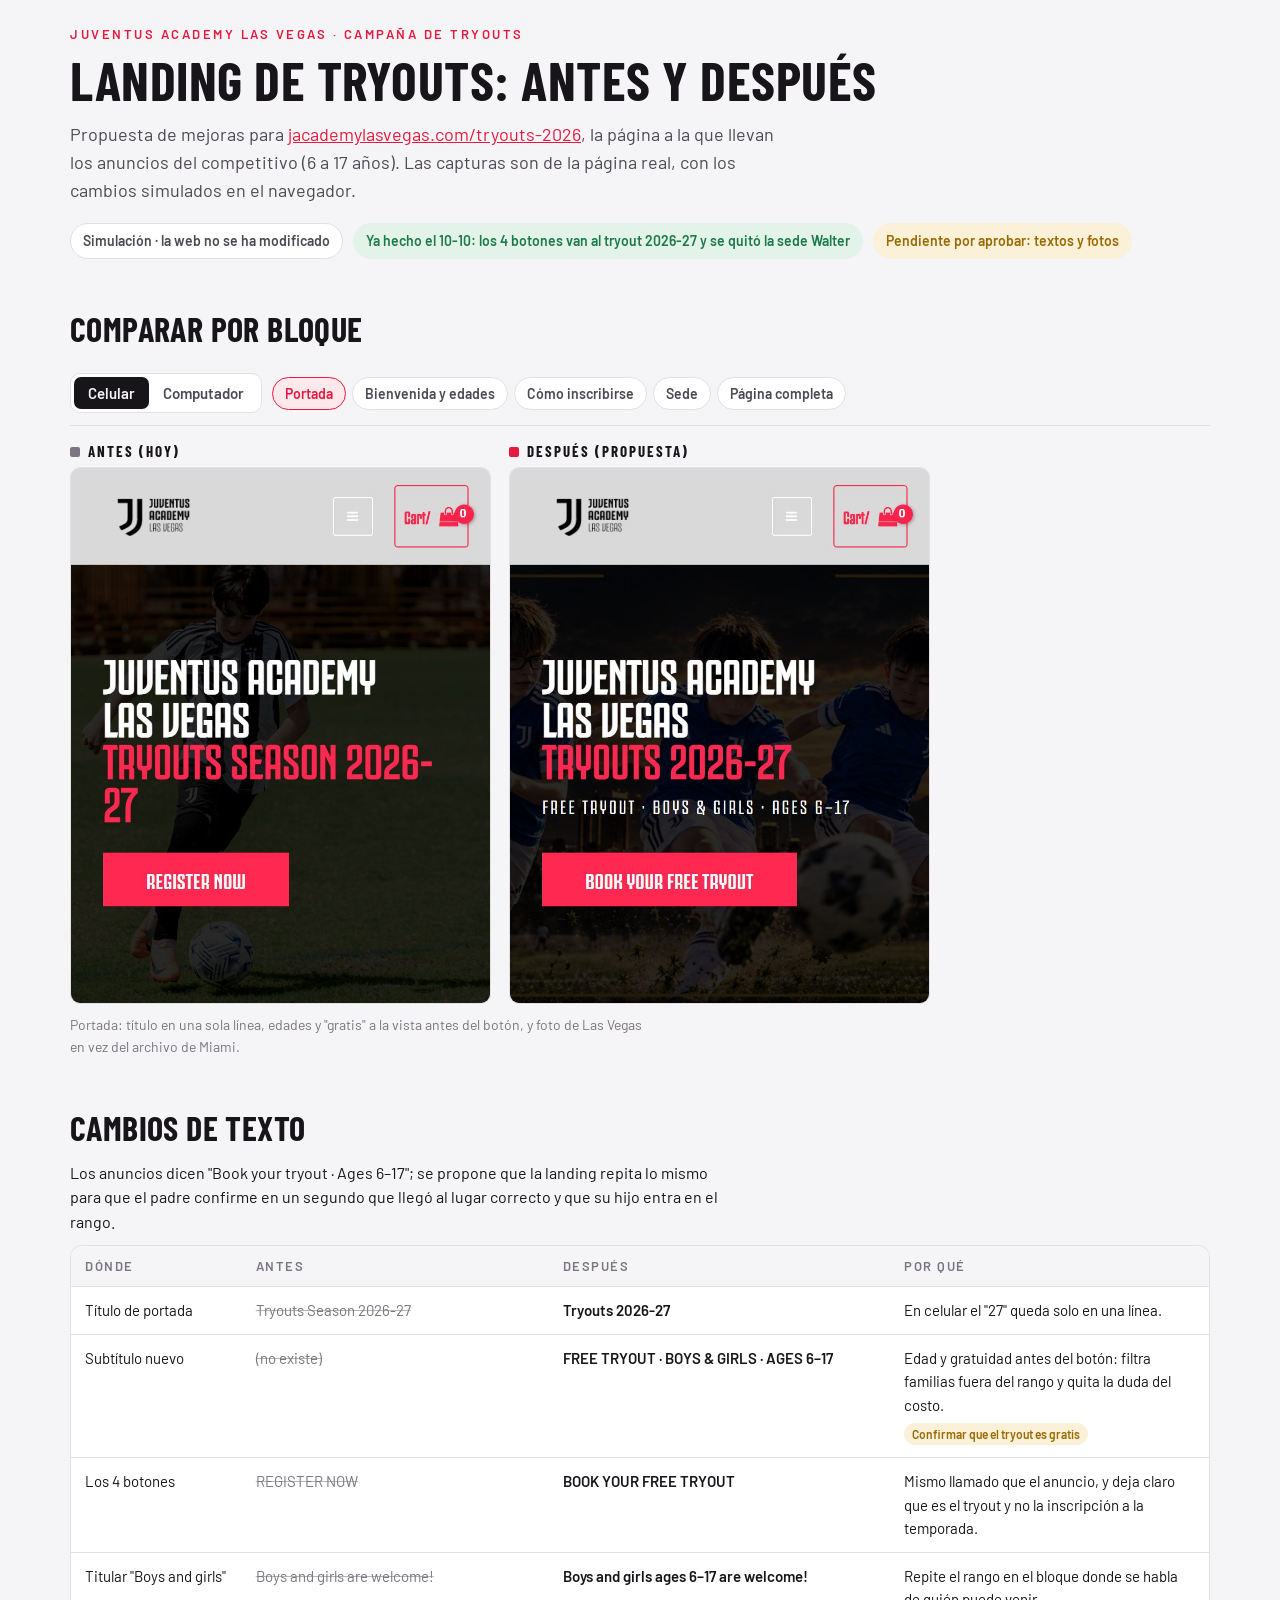
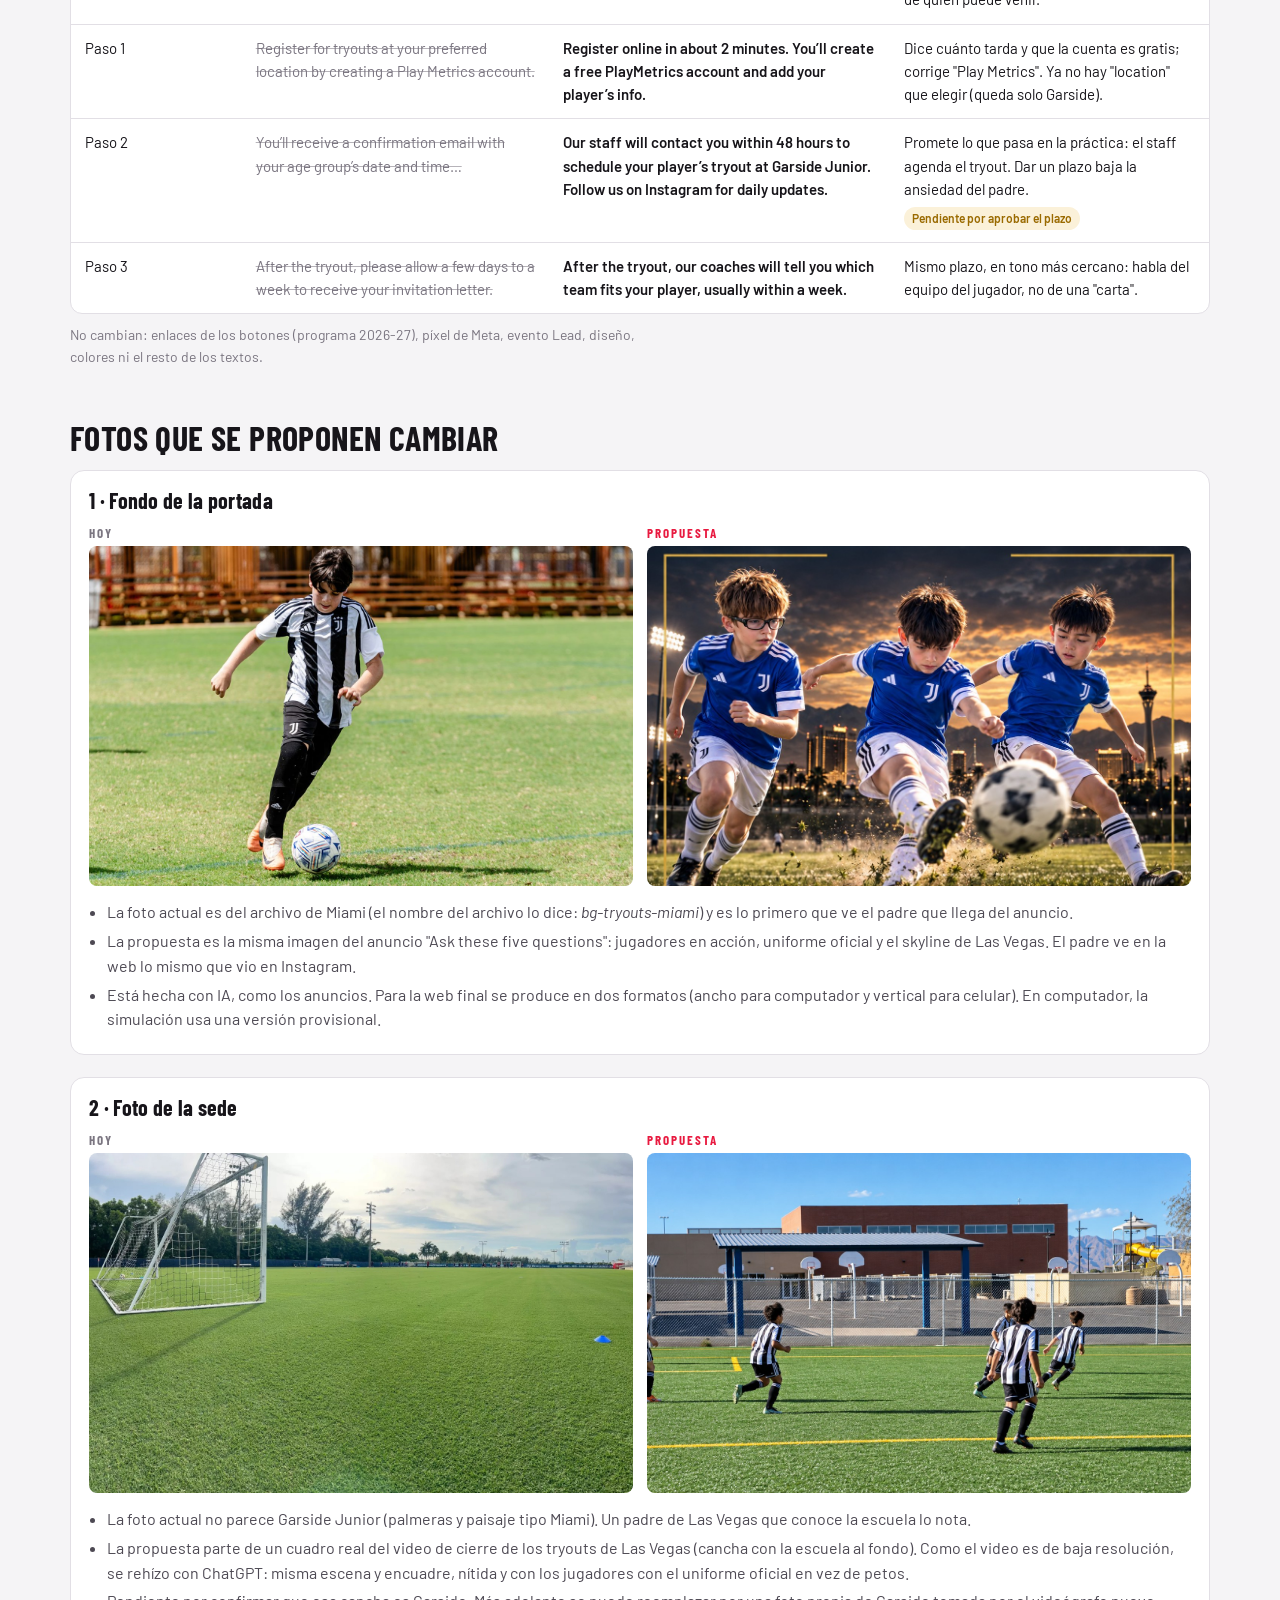
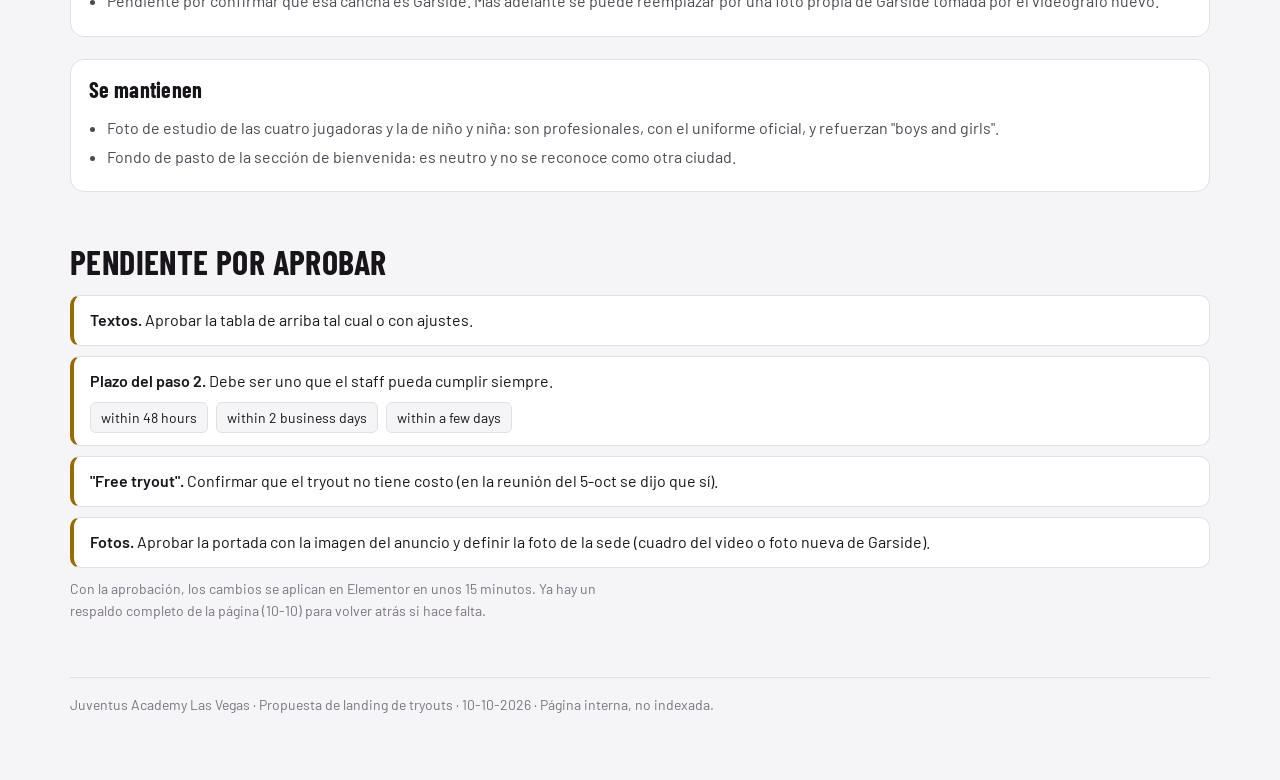
==== index.html @ 6e0ced48 "Foto de la sede rehecha con ChatGPT (nítida, uniforme oficial) Co-Authored-By: Claude Opus 5.5 (1M c" ====
<!doctype html>
<html lang="es">
<head>
<meta charset="utf-8">
<meta name="viewport" content="width=device-width, initial-scale=1, viewport-fit=cover">
<meta name="robots" content="noindex, nofollow">
<title>Landing Tryouts Las Vegas</title>
<link rel="preconnect" href="https://fonts.googleapis.com">
<link rel="preconnect" href="https://fonts.gstatic.com" crossorigin>
<link rel="stylesheet" href="https://fonts.googleapis.com/css2?family=Barlow+Condensed:wght@600;700&family=Barlow:wght@400;500;600&display=swap">
<style>
:root{
  --bg:#f5f4f6; --panel:#ffffff; --ink:#17151a; --ink2:#4d4953; --muted:#7a7580; --line:#e2dfe5;
  --accent:#e8193f; --accent-soft:#fde8ec; --ok:#1d7a4a; --ok-soft:#e3f3ea; --warn:#9a6a00; --warn-soft:#fbf1d9;
  color-scheme:light;
}
@media (prefers-color-scheme: dark){
  :root:not([data-theme="light"]){
    --bg:#121114; --panel:#1c1a1f; --ink:#f2f0f4; --ink2:#c4bfca; --muted:#8f8996; --line:#2f2c34;
    --accent:#ff4a68; --accent-soft:#3a1720; --ok:#5cc98c; --ok-soft:#14301f; --warn:#e7b84a; --warn-soft:#352a10;
    color-scheme:dark;
  }
}
:root[data-theme="dark"]{
  --bg:#121114; --panel:#1c1a1f; --ink:#f2f0f4; --ink2:#c4bfca; --muted:#8f8996; --line:#2f2c34;
  --accent:#ff4a68; --accent-soft:#3a1720; --ok:#5cc98c; --ok-soft:#14301f; --warn:#e7b84a; --warn-soft:#352a10;
  color-scheme:dark;
}
*{box-sizing:border-box}
body{margin:0;background:var(--bg);color:var(--ink);font:16px/1.55 Barlow,system-ui,-apple-system,"Segoe UI",sans-serif}
.wrap{max-width:1180px;margin:0 auto;padding-inline:20px;padding-block:28px 64px}
h1,h2,h3{font-family:"Barlow Condensed",Barlow,system-ui,sans-serif;line-height:1.08;text-wrap:balance;margin:0}
h1{font-size:clamp(34px,6vw,54px);text-transform:uppercase;letter-spacing:.5px}
h2{font-size:clamp(26px,3.6vw,34px);text-transform:uppercase;letter-spacing:.4px;margin-bottom:14px}
h3{font-size:22px;letter-spacing:.3px}
p{margin:0 0 10px;max-width:72ch}
a{color:var(--accent)}
.eyebrow{font:600 13px/1 Barlow,sans-serif;letter-spacing:2.5px;text-transform:uppercase;color:var(--accent);margin-bottom:10px}
.lead{color:var(--ink2);font-size:18px;margin-top:12px}
.aviso{margin-top:18px;display:flex;gap:10px;flex-wrap:wrap}
.chip{display:inline-flex;align-items:center;gap:6px;padding:6px 12px;border-radius:999px;font-size:14px;font-weight:600;background:var(--panel);border:1px solid var(--line);color:var(--ink2)}
.chip.ok{background:var(--ok-soft);border-color:transparent;color:var(--ok)}
.chip.warn{background:var(--warn-soft);border-color:transparent;color:var(--warn)}
section{margin-top:52px}
.bar{position:sticky;top:env(safe-area-inset-top,0px);z-index:5;background:var(--bg);padding-block:12px;display:flex;flex-wrap:wrap;gap:10px;align-items:center;border-bottom:1px solid var(--line)}
.seg{display:inline-flex;background:var(--panel);border:1px solid var(--line);border-radius:10px;padding:3px}
.seg button{font:600 15px Barlow,sans-serif;border:0;background:transparent;color:var(--ink2);padding:7px 14px;border-radius:7px;cursor:pointer}
.seg button[aria-pressed="true"]{background:var(--ink);color:var(--bg)}
.tabs{display:flex;gap:6px;flex-wrap:wrap}
.tabs button{font:600 14px Barlow,sans-serif;border:1px solid var(--line);background:var(--panel);color:var(--ink2);padding:7px 12px;border-radius:999px;cursor:pointer}
.tabs button[aria-pressed="true"]{border-color:var(--accent);color:var(--accent);background:var(--accent-soft)}
.cmp{display:grid;grid-template-columns:1fr 1fr;gap:18px;margin-top:18px;align-items:start}
.cmp.movil{max-width:860px}
.cmp figure{margin:0;min-width:0}
.cmp figcaption{font:700 15px/1 "Barlow Condensed",sans-serif;letter-spacing:2px;text-transform:uppercase;margin-bottom:8px;display:flex;align-items:center;gap:8px}
.cmp figcaption::before{content:"";width:10px;height:10px;border-radius:2px;background:var(--muted)}
.cmp figure.d figcaption::before{background:var(--accent)}
.cmp img{display:block;width:100%;height:auto;border-radius:10px;border:1px solid var(--line);background:#000}
.cmp.completa{max-height:78vh;overflow:auto;padding-right:4px}
@media (max-width:720px){ .cmp.pc{grid-template-columns:1fr} }
.nota-sec{color:var(--muted);font-size:14px;margin-top:10px}
.tabla{overflow-x:auto;border:1px solid var(--line);border-radius:12px;background:var(--panel)}
table{border-collapse:collapse;width:100%;min-width:760px;font-size:15px}
th,td{text-align:left;vertical-align:top;padding:12px 14px;border-bottom:1px solid var(--line)}
th{font:600 13px Barlow,sans-serif;letter-spacing:1.5px;text-transform:uppercase;color:var(--muted);background:var(--bg)}
tr:last-child td{border-bottom:0}
td.antes{color:var(--muted);text-decoration:line-through;text-decoration-color:color-mix(in srgb,var(--muted) 55%,transparent)}
td.despues{font-weight:600}
td .tag{display:inline-block;margin-top:6px;font-size:12px;font-weight:600;padding:2px 8px;border-radius:999px;background:var(--warn-soft);color:var(--warn)}
.fotos{display:grid;gap:22px}
.foto{background:var(--panel);border:1px solid var(--line);border-radius:14px;padding:18px;display:grid;gap:14px}
.foto .par{display:grid;grid-template-columns:1fr 1fr;gap:14px}
.foto .par > div{min-width:0}
.foto .par img{width:100%;aspect-ratio:16/10;object-fit:cover;border-radius:8px;display:block}
.foto .lbl{font:700 13px/1 "Barlow Condensed",sans-serif;letter-spacing:2px;text-transform:uppercase;color:var(--muted);margin-bottom:6px}
.foto .lbl.d{color:var(--accent)}
.foto ul{margin:0;padding-left:18px;color:var(--ink2)}
.foto li{margin-bottom:4px}
@media (max-width:560px){ .foto .par{grid-template-columns:1fr} }
.pend{display:grid;gap:10px;counter-reset:n}
.pend > div{background:var(--panel);border:1px solid var(--line);border-left:4px solid var(--warn);border-radius:10px;padding:12px 16px}
.pend b{font-weight:600}
.opciones{display:flex;gap:8px;flex-wrap:wrap;margin-top:8px}
.opciones span{font-size:14px;padding:4px 10px;border-radius:6px;background:var(--bg);border:1px solid var(--line)}
footer{margin-top:56px;color:var(--muted);font-size:14px;border-top:1px solid var(--line);padding-top:16px}
</style>
</head>
<body>
<div class="wrap">

<header>
  <div class="eyebrow">Juventus Academy Las Vegas · Campaña de tryouts</div>
  <h1>Landing de tryouts: antes y después</h1>
  <p class="lead">Propuesta de mejoras para <a href="https://jacademylasvegas.com/tryouts-2026/" target="_blank" rel="noopener">jacademylasvegas.com/tryouts-2026</a>, la página a la que llevan los anuncios del competitivo (6 a 17 años). Las capturas son de la página real, con los cambios simulados en el navegador.</p>
  <div class="aviso">
    <span class="chip">Simulación · la web no se ha modificado</span>
    <span class="chip ok">Ya hecho el 10-10: los 4 botones van al tryout 2026-27 y se quitó la sede Walter</span>
    <span class="chip warn">Pendiente por aprobar: textos y fotos</span>
  </div>
</header>

<section id="comparar">
  <h2>Comparar por bloque</h2>
  <div class="bar">
    <div class="seg" role="group" aria-label="Dispositivo">
      <button type="button" data-tam="movil" aria-pressed="true">Celular</button>
      <button type="button" data-tam="pc" aria-pressed="false">Computador</button>
    </div>
    <div class="tabs" role="group" aria-label="Bloque">
      <button type="button" data-blq="hero" aria-pressed="true">Portada</button>
      <button type="button" data-blq="bienvenida" aria-pressed="false">Bienvenida y edades</button>
      <button type="button" data-blq="pasos" aria-pressed="false">Cómo inscribirse</button>
      <button type="button" data-blq="sede" aria-pressed="false">Sede</button>
      <button type="button" data-blq="completa" aria-pressed="false">Página completa</button>
    </div>
  </div>
  <div class="cmp movil" id="cmp">
    <figure><figcaption>Antes (hoy)</figcaption><img id="imgA" src="img/movil_antes_hero.jpg" alt="Versión actual de la landing"></figure>
    <figure class="d"><figcaption>Después (propuesta)</figcaption><img id="imgD" src="img/movil_despues_hero.jpg" alt="Versión propuesta de la landing"></figure>
  </div>
  <p class="nota-sec" id="nota">Portada: título en una sola línea, edades y "gratis" a la vista antes del botón, y foto de Las Vegas en vez del archivo de Miami.</p>
</section>

<section id="textos">
  <h2>Cambios de texto</h2>
  <p>Los anuncios dicen "Book your tryout · Ages 6–17"; se propone que la landing repita lo mismo para que el padre confirme en un segundo que llegó al lugar correcto y que su hijo entra en el rango.</p>
  <div class="tabla">
  <table>
    <thead><tr><th style="width:15%">Dónde</th><th style="width:27%">Antes</th><th style="width:30%">Después</th><th>Por qué</th></tr></thead>
    <tbody>
      <tr><td>Título de portada</td><td class="antes">Tryouts Season 2026-27</td><td class="despues">Tryouts 2026-27</td><td>En celular el "27" queda solo en una línea.</td></tr>
      <tr><td>Subtítulo nuevo</td><td class="antes">(no existe)</td><td class="despues">FREE TRYOUT · BOYS &amp; GIRLS · AGES 6–17</td><td>Edad y gratuidad antes del botón: filtra familias fuera del rango y quita la duda del costo.<br><span class="tag">Confirmar que el tryout es gratis</span></td></tr>
      <tr><td>Los 4 botones</td><td class="antes">REGISTER NOW</td><td class="despues">BOOK YOUR FREE TRYOUT</td><td>Mismo llamado que el anuncio, y deja claro que es el tryout y no la inscripción a la temporada.</td></tr>
      <tr><td>Titular "Boys and girls"</td><td class="antes">Boys and girls are welcome!</td><td class="despues">Boys and girls ages 6–17 are welcome!</td><td>Repite el rango en el bloque donde se habla de quién puede venir.</td></tr>
      <tr><td>Paso 1</td><td class="antes">Register for tryouts at your preferred location by creating a Play Metrics account.</td><td class="despues">Register online in about 2 minutes. You’ll create a free PlayMetrics account and add your player’s info.</td><td>Dice cuánto tarda y que la cuenta es gratis; corrige "Play Metrics". Ya no hay "location" que elegir (queda solo Garside).</td></tr>
      <tr><td>Paso 2</td><td class="antes">You’ll receive a confirmation email with your age group’s date and time…</td><td class="despues">Our staff will contact you within 48 hours to schedule your player’s tryout at Garside Junior. Follow us on Instagram for daily updates.</td><td>Promete lo que pasa en la práctica: el staff agenda el tryout. Dar un plazo baja la ansiedad del padre.<br><span class="tag">Pendiente por aprobar el plazo</span></td></tr>
      <tr><td>Paso 3</td><td class="antes">After the tryout, please allow a few days to a week to receive your invitation letter.</td><td class="despues">After the tryout, our coaches will tell you which team fits your player, usually within a week.</td><td>Mismo plazo, en tono más cercano: habla del equipo del jugador, no de una "carta".</td></tr>
    </tbody>
  </table>
  </div>
  <p class="nota-sec">No cambian: enlaces de los botones (programa 2026-27), píxel de Meta, evento Lead, diseño, colores ni el resto de los textos.</p>
</section>

<section id="fotos">
  <h2>Fotos que se proponen cambiar</h2>
  <div class="fotos">
    <article class="foto">
      <h3>1 · Fondo de la portada</h3>
      <div class="par">
        <div><div class="lbl">Hoy</div><img src="img/actual_hero_miami.jpg" alt="Fondo actual: jugador en una cancha de Miami"></div>
        <div><div class="lbl d">Propuesta</div><img src="img/hero_accion_lv.jpg" alt="Tres jugadores en acción con el uniforme oficial y el skyline de Las Vegas"></div>
      </div>
      <ul>
        <li>La foto actual es del archivo de Miami (el nombre del archivo lo dice: <i>bg-tryouts-miami</i>) y es lo primero que ve el padre que llega del anuncio.</li>
        <li>La propuesta es la misma imagen del anuncio "Ask these five questions": jugadores en acción, uniforme oficial y el skyline de Las Vegas. El padre ve en la web lo mismo que vio en Instagram.</li>
        <li>Está hecha con IA, como los anuncios. Para la web final se produce en dos formatos (ancho para computador y vertical para celular). En computador, la simulación usa una versión provisional.</li>
      </ul>
    </article>
    <article class="foto">
      <h3>2 · Foto de la sede</h3>
      <div class="par">
        <div><div class="lbl">Hoy</div><img src="img/actual_sede.jpg" alt="Foto actual de la sede: cancha con palmeras"></div>
        <div><div class="lbl d">Propuesta</div><img src="img/garside_campo_lv.jpg" alt="Cancha real de Las Vegas durante un tryout"></div>
      </div>
      <ul>
        <li>La foto actual no parece Garside Junior (palmeras y paisaje tipo Miami). Un padre de Las Vegas que conoce la escuela lo nota.</li>
        <li>La propuesta parte de un cuadro real del video de cierre de los tryouts de Las Vegas (cancha con la escuela al fondo). Como el video es de baja resolución, se rehízo con ChatGPT: misma escena y encuadre, nítida y con los jugadores con el uniforme oficial en vez de petos.</li>
        <li>Pendiente por confirmar que esa cancha es Garside. Más adelante se puede reemplazar por una foto propia de Garside tomada por el videógrafo nuevo.</li>
      </ul>
    </article>
    <article class="foto">
      <h3>Se mantienen</h3>
      <ul>
        <li>Foto de estudio de las cuatro jugadoras y la de niño y niña: son profesionales, con el uniforme oficial, y refuerzan "boys and girls".</li>
        <li>Fondo de pasto de la sección de bienvenida: es neutro y no se reconoce como otra ciudad.</li>
      </ul>
    </article>
  </div>
</section>

<section id="pendiente">
  <h2>Pendiente por aprobar</h2>
  <div class="pend">
    <div><b>Textos.</b> Aprobar la tabla de arriba tal cual o con ajustes.</div>
    <div><b>Plazo del paso 2.</b> Debe ser uno que el staff pueda cumplir siempre.
      <div class="opciones"><span>within 48 hours</span><span>within 2 business days</span><span>within a few days</span></div></div>
    <div><b>"Free tryout".</b> Confirmar que el tryout no tiene costo (en la reunión del 5-oct se dijo que sí).</div>
    <div><b>Fotos.</b> Aprobar la portada con la imagen del anuncio y definir la foto de la sede (cuadro del video o foto nueva de Garside).</div>
  </div>
  <p class="nota-sec">Con la aprobación, los cambios se aplican en Elementor en unos 15 minutos. Ya hay un respaldo completo de la página (10-10) para volver atrás si hace falta.</p>
</section>

<footer>Juventus Academy Las Vegas · Propuesta de landing de tryouts · 10-10-2026 · Página interna, no indexada.</footer>
</div>

<script>
(function () {
  var tam = 'movil', blq = 'hero';
  var notas = {
    hero: 'Portada: título en una sola línea, edades y "gratis" a la vista antes del botón, y foto de Las Vegas en vez del archivo de Miami.',
    bienvenida: 'Bienvenida: mismos textos y fotos; cambian los botones y el titular "Boys and girls" ahora dice el rango de edades.',
    pasos: 'Cómo inscribirse: los tres pasos dicen cuánto tarda, quién llama y cuándo se sabe el resultado.',
    sede: 'Sede: foto real de una cancha de Las Vegas en vez de la foto con palmeras.',
    completa: 'Página completa: desliza dentro del recuadro para ver toda la landing.'
  };
  var cmp = document.getElementById('cmp'), A = document.getElementById('imgA'), D = document.getElementById('imgD'), nota = document.getElementById('nota');
  function pintar() {
    A.src = 'img/' + tam + '_antes_' + blq + '.jpg';
    D.src = 'img/' + tam + '_despues_' + blq + '.jpg';
    cmp.className = 'cmp ' + tam + (blq === 'completa' ? ' completa' : '');
    nota.textContent = notas[blq];
    document.querySelectorAll('[data-tam]').forEach(function (b) { b.setAttribute('aria-pressed', b.dataset.tam === tam); });
    document.querySelectorAll('[data-blq]').forEach(function (b) { b.setAttribute('aria-pressed', b.dataset.blq === blq); });
  }
  document.querySelectorAll('[data-tam]').forEach(function (b) { b.addEventListener('click', function () { tam = b.dataset.tam; pintar(); }); });
  document.querySelectorAll('[data-blq]').forEach(function (b) { b.addEventListener('click', function () { blq = b.dataset.blq; pintar(); }); });
  ['movil', 'pc'].forEach(function (t) { ['hero', 'bienvenida', 'pasos', 'sede'].forEach(function (k) { ['antes', 'despues'].forEach(function (f) { var i = new Image(); i.src = 'img/' + t + '_' + f + '_' + k + '.jpg'; }); }); });
})();
</script>
</body>
</html>
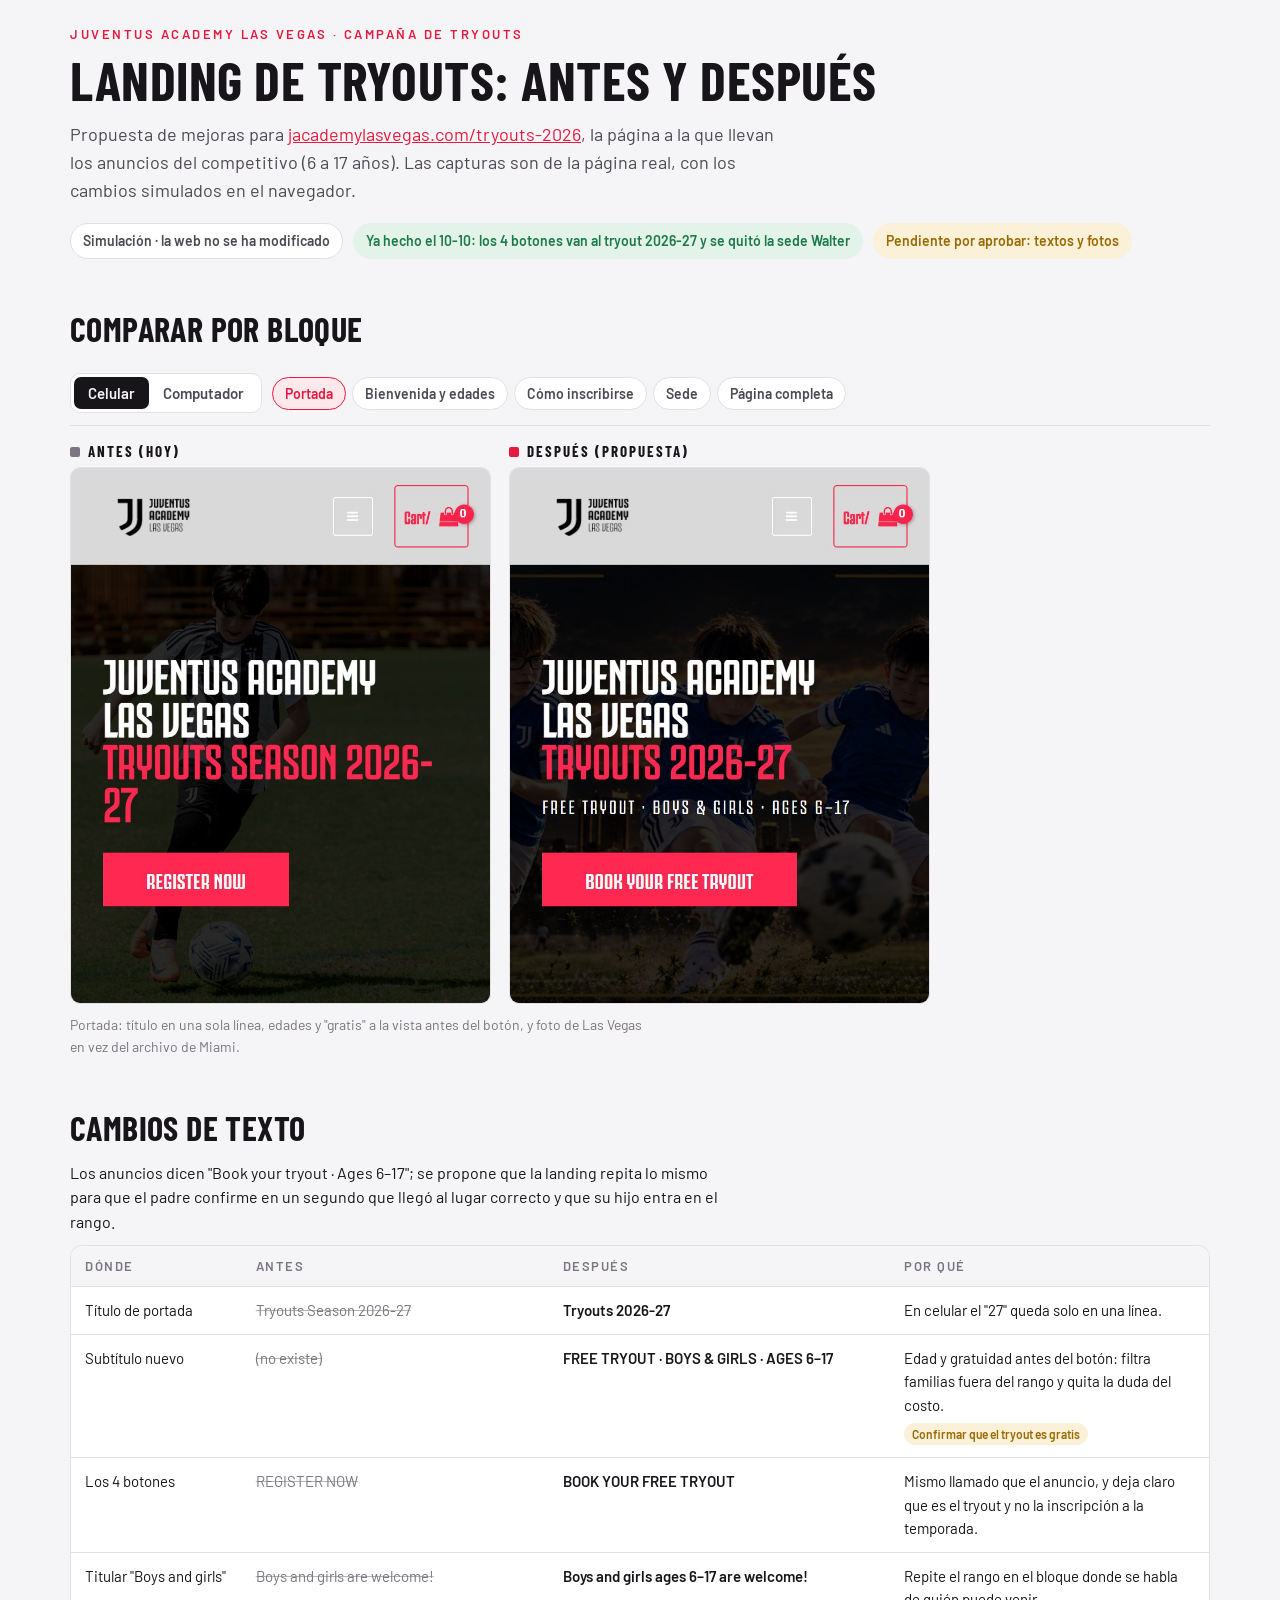
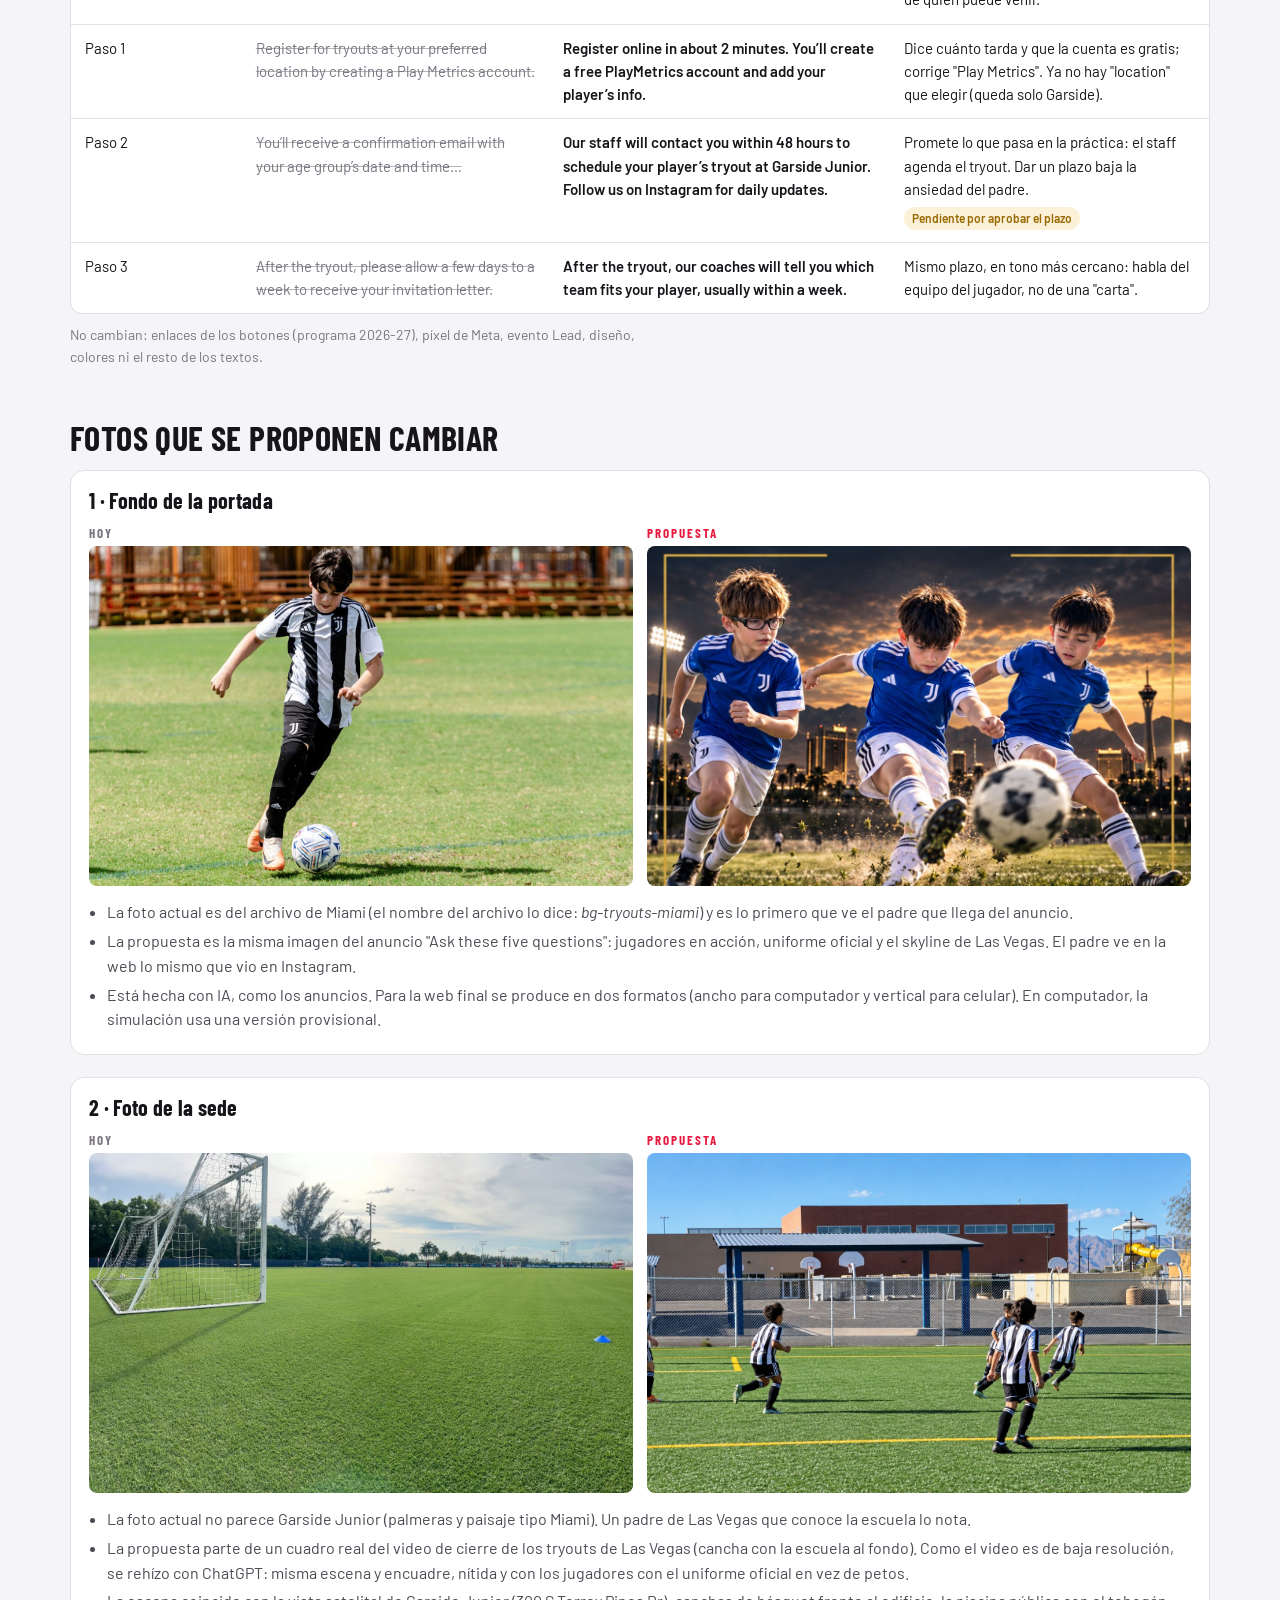
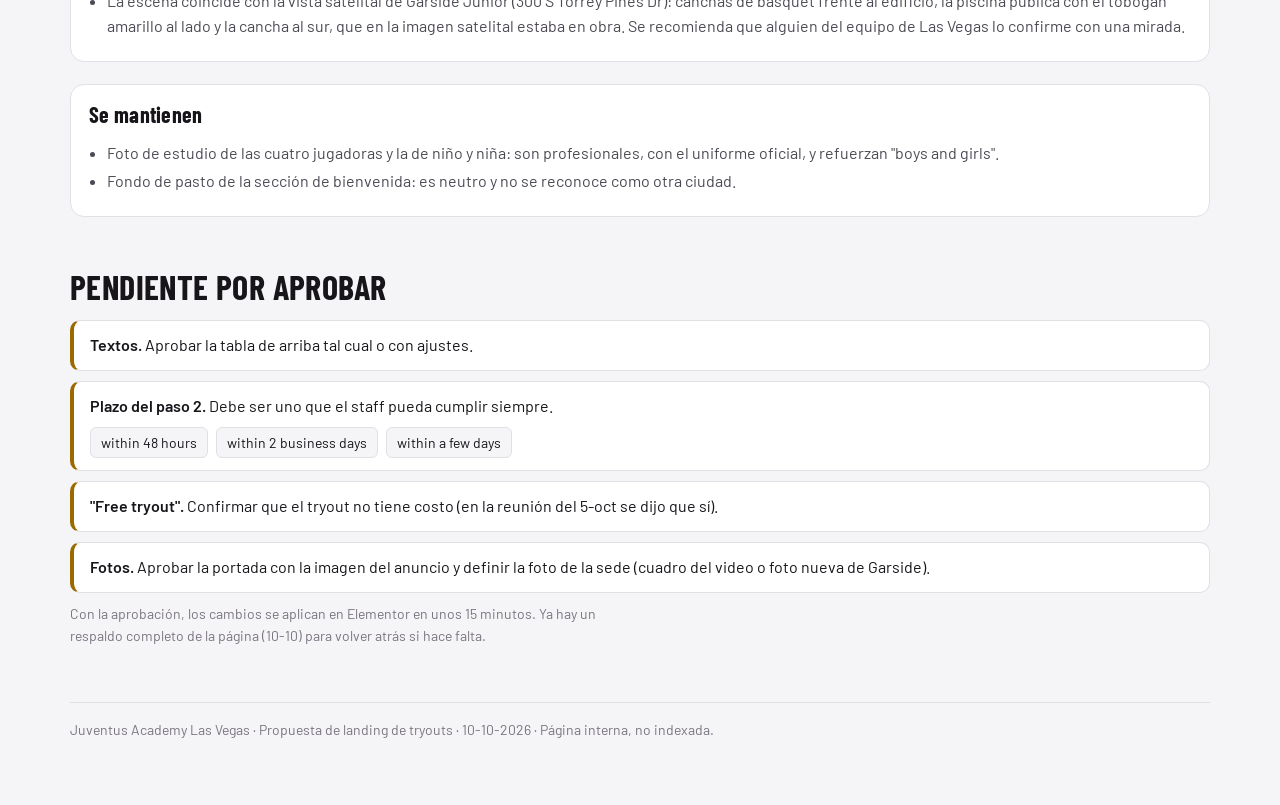
==== commit ba6f7f96: "Sede: verificación con vista satelital de Garside Co-Authored-By: Claude Opus 5.5 (1M context) <nore" ====
--- a/index.html
+++ b/index.html
@@ -165,7 +165,7 @@
       <ul>
         <li>La foto actual no parece Garside Junior (palmeras y paisaje tipo Miami). Un padre de Las Vegas que conoce la escuela lo nota.</li>
         <li>La propuesta parte de un cuadro real del video de cierre de los tryouts de Las Vegas (cancha con la escuela al fondo). Como el video es de baja resolución, se rehízo con ChatGPT: misma escena y encuadre, nítida y con los jugadores con el uniforme oficial en vez de petos.</li>
-        <li>Pendiente por confirmar que esa cancha es Garside. Más adelante se puede reemplazar por una foto propia de Garside tomada por el videógrafo nuevo.</li>
+        <li>La escena coincide con la vista satelital de Garside Junior (300 S Torrey Pines Dr): canchas de básquet frente al edificio, la piscina pública con el tobogán amarillo al lado y la cancha al sur, que en la imagen satelital estaba en obra. Se recomienda que alguien del equipo de Las Vegas lo confirme con una mirada.</li>
       </ul>
     </article>
     <article class="foto">
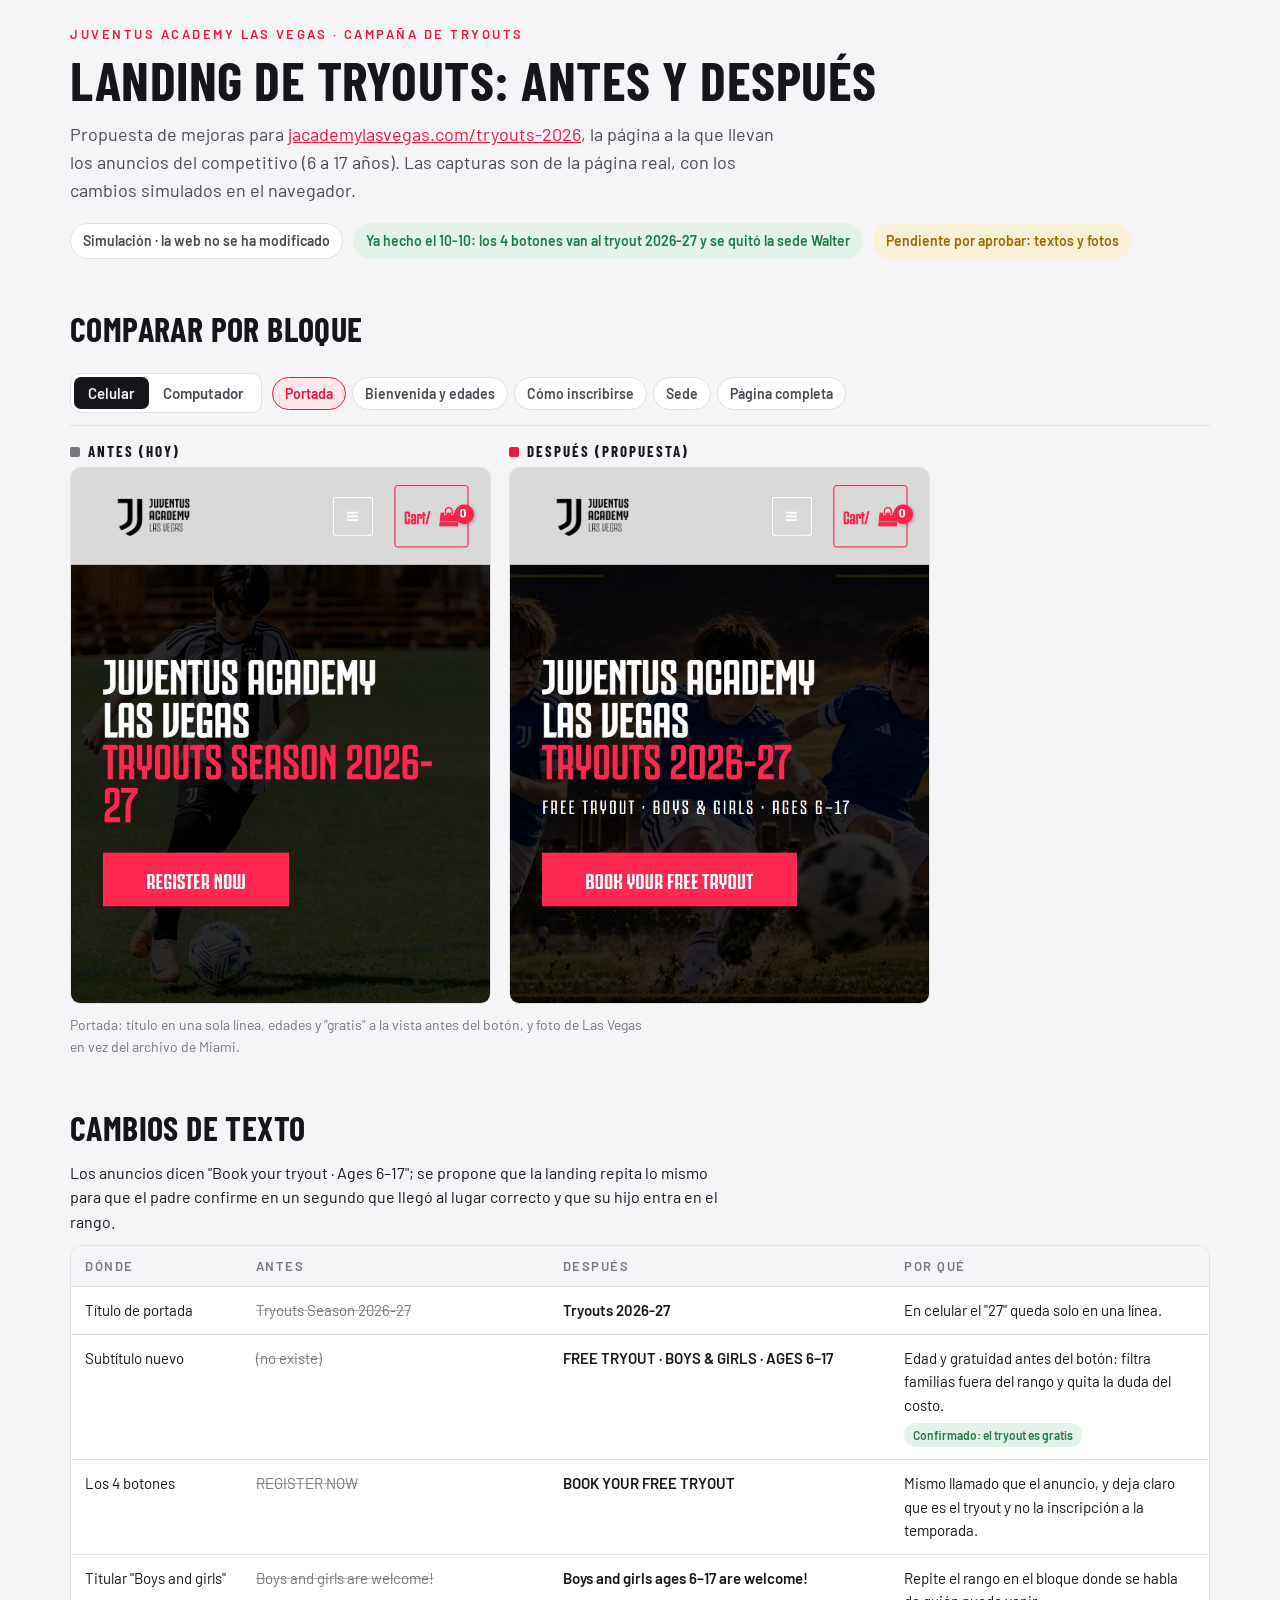
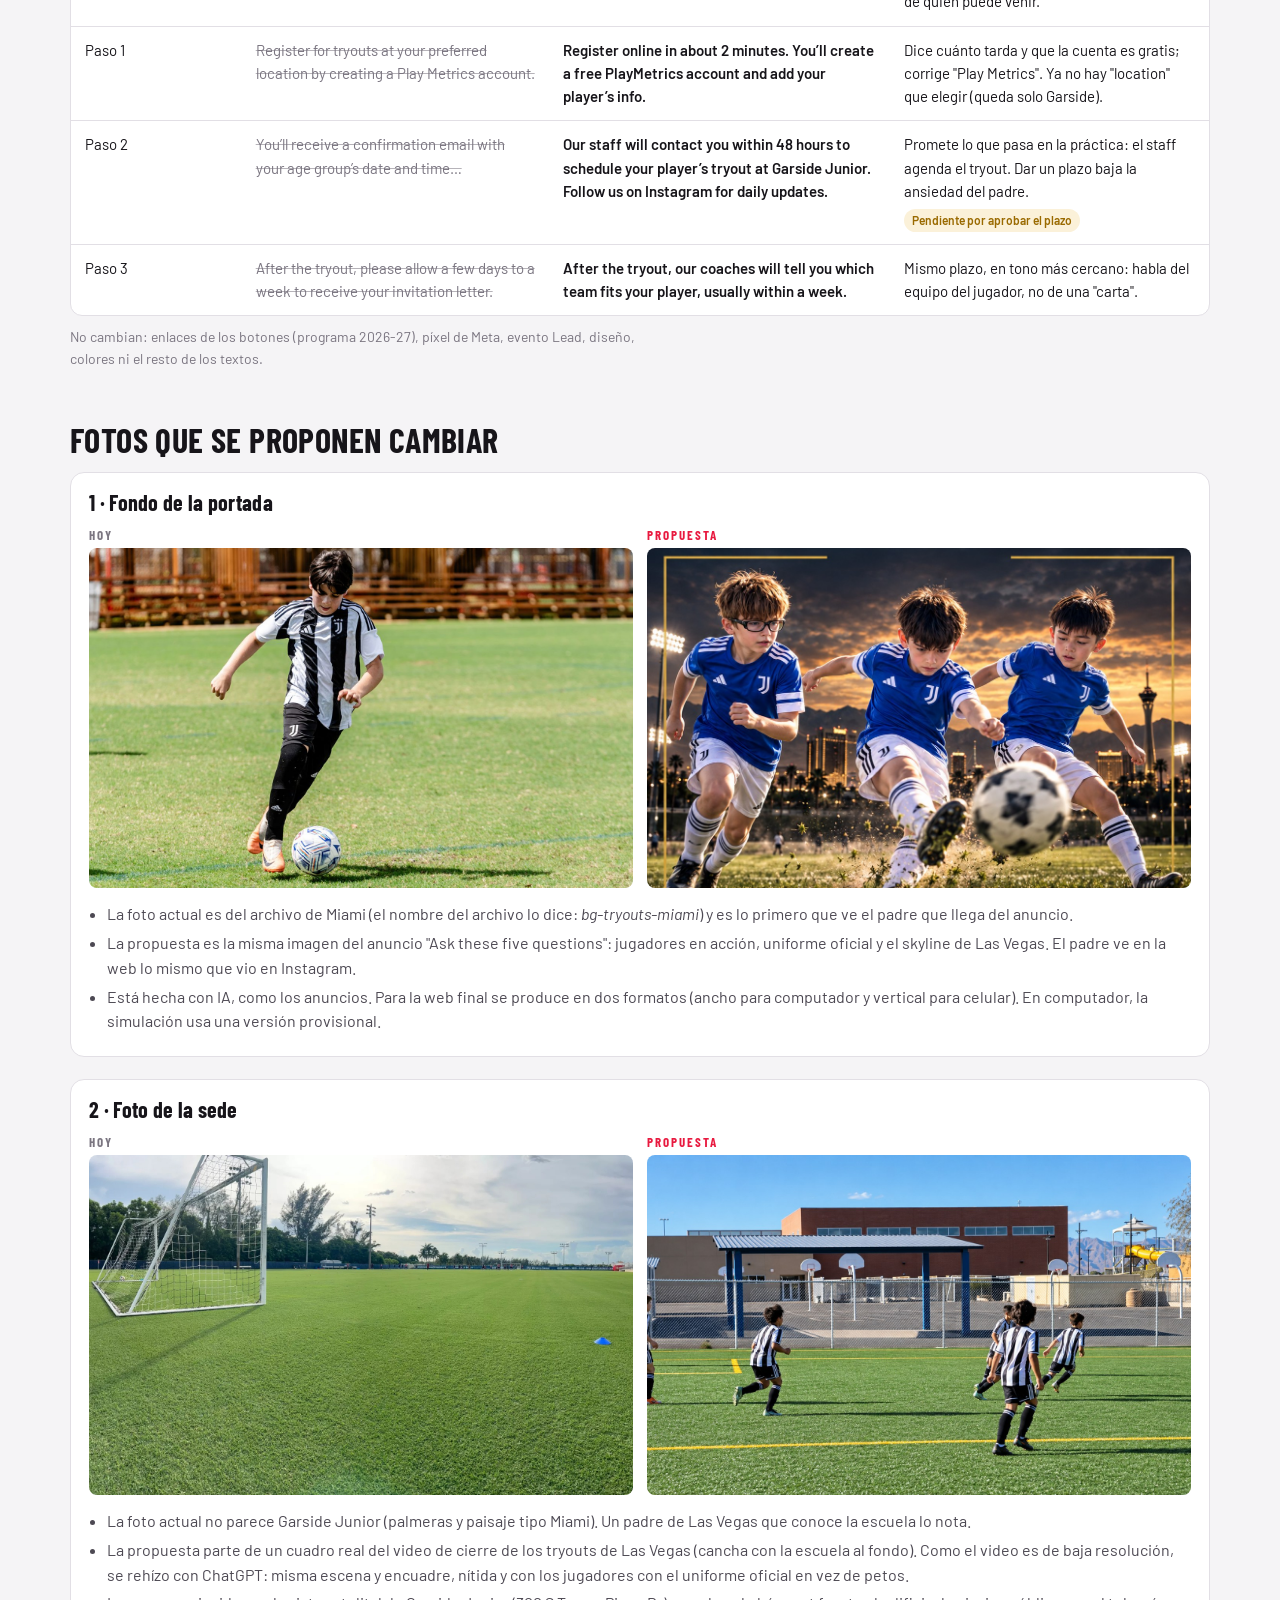
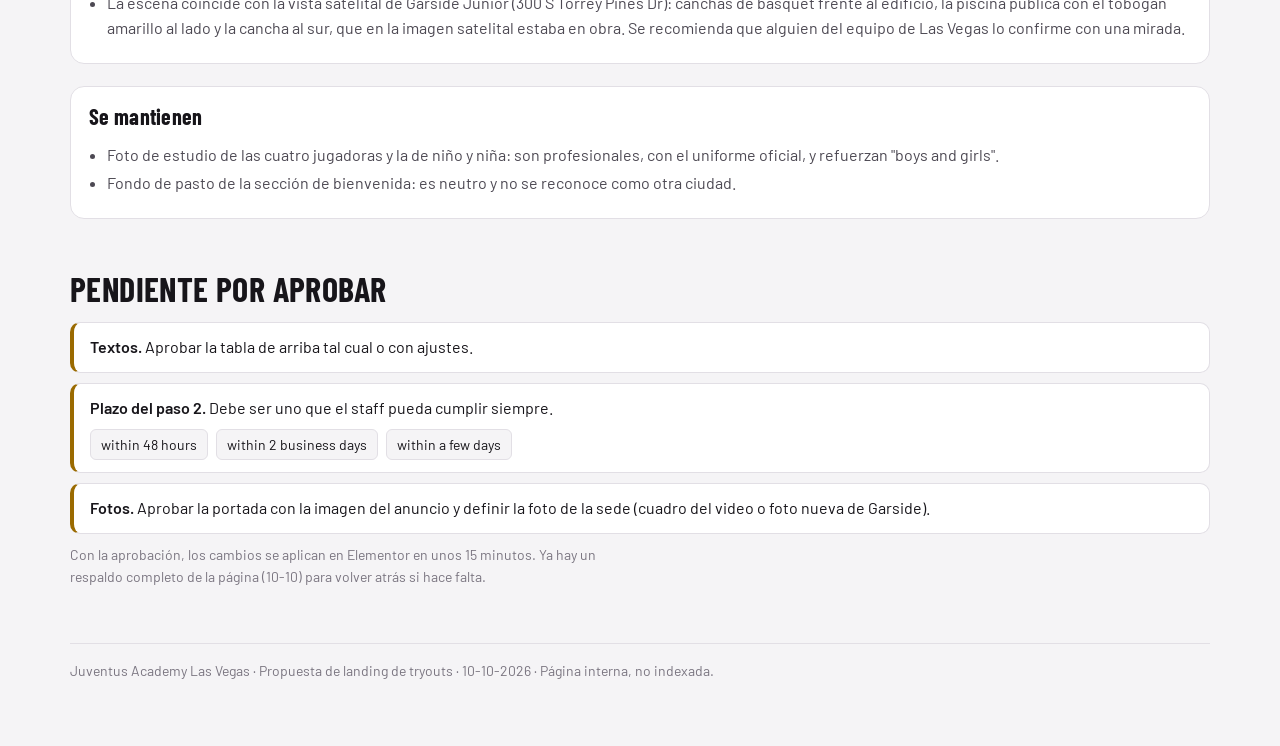
==== commit a9ad5962: "Tryout gratis confirmado Co-Authored-By: Claude Opus 5.5 (1M context) <noreply@anthropic.com>" ====
--- a/index.html
+++ b/index.html
@@ -129,7 +129,7 @@
     <thead><tr><th style="width:15%">Dónde</th><th style="width:27%">Antes</th><th style="width:30%">Después</th><th>Por qué</th></tr></thead>
     <tbody>
       <tr><td>Título de portada</td><td class="antes">Tryouts Season 2026-27</td><td class="despues">Tryouts 2026-27</td><td>En celular el "27" queda solo en una línea.</td></tr>
-      <tr><td>Subtítulo nuevo</td><td class="antes">(no existe)</td><td class="despues">FREE TRYOUT · BOYS &amp; GIRLS · AGES 6–17</td><td>Edad y gratuidad antes del botón: filtra familias fuera del rango y quita la duda del costo.<br><span class="tag">Confirmar que el tryout es gratis</span></td></tr>
+      <tr><td>Subtítulo nuevo</td><td class="antes">(no existe)</td><td class="despues">FREE TRYOUT · BOYS &amp; GIRLS · AGES 6–17</td><td>Edad y gratuidad antes del botón: filtra familias fuera del rango y quita la duda del costo.<br><span class="chip ok" style="margin-top:6px;padding:2px 8px;font-size:12px">Confirmado: el tryout es gratis</span></td></tr>
       <tr><td>Los 4 botones</td><td class="antes">REGISTER NOW</td><td class="despues">BOOK YOUR FREE TRYOUT</td><td>Mismo llamado que el anuncio, y deja claro que es el tryout y no la inscripción a la temporada.</td></tr>
       <tr><td>Titular "Boys and girls"</td><td class="antes">Boys and girls are welcome!</td><td class="despues">Boys and girls ages 6–17 are welcome!</td><td>Repite el rango en el bloque donde se habla de quién puede venir.</td></tr>
       <tr><td>Paso 1</td><td class="antes">Register for tryouts at your preferred location by creating a Play Metrics account.</td><td class="despues">Register online in about 2 minutes. You’ll create a free PlayMetrics account and add your player’s info.</td><td>Dice cuánto tarda y que la cuenta es gratis; corrige "Play Metrics". Ya no hay "location" que elegir (queda solo Garside).</td></tr>
@@ -184,7 +184,6 @@
     <div><b>Textos.</b> Aprobar la tabla de arriba tal cual o con ajustes.</div>
     <div><b>Plazo del paso 2.</b> Debe ser uno que el staff pueda cumplir siempre.
       <div class="opciones"><span>within 48 hours</span><span>within 2 business days</span><span>within a few days</span></div></div>
-    <div><b>"Free tryout".</b> Confirmar que el tryout no tiene costo (en la reunión del 5-oct se dijo que sí).</div>
     <div><b>Fotos.</b> Aprobar la portada con la imagen del anuncio y definir la foto de la sede (cuadro del video o foto nueva de Garside).</div>
   </div>
   <p class="nota-sec">Con la aprobación, los cambios se aplican en Elementor en unos 15 minutos. Ya hay un respaldo completo de la página (10-10) para volver atrás si hace falta.</p>
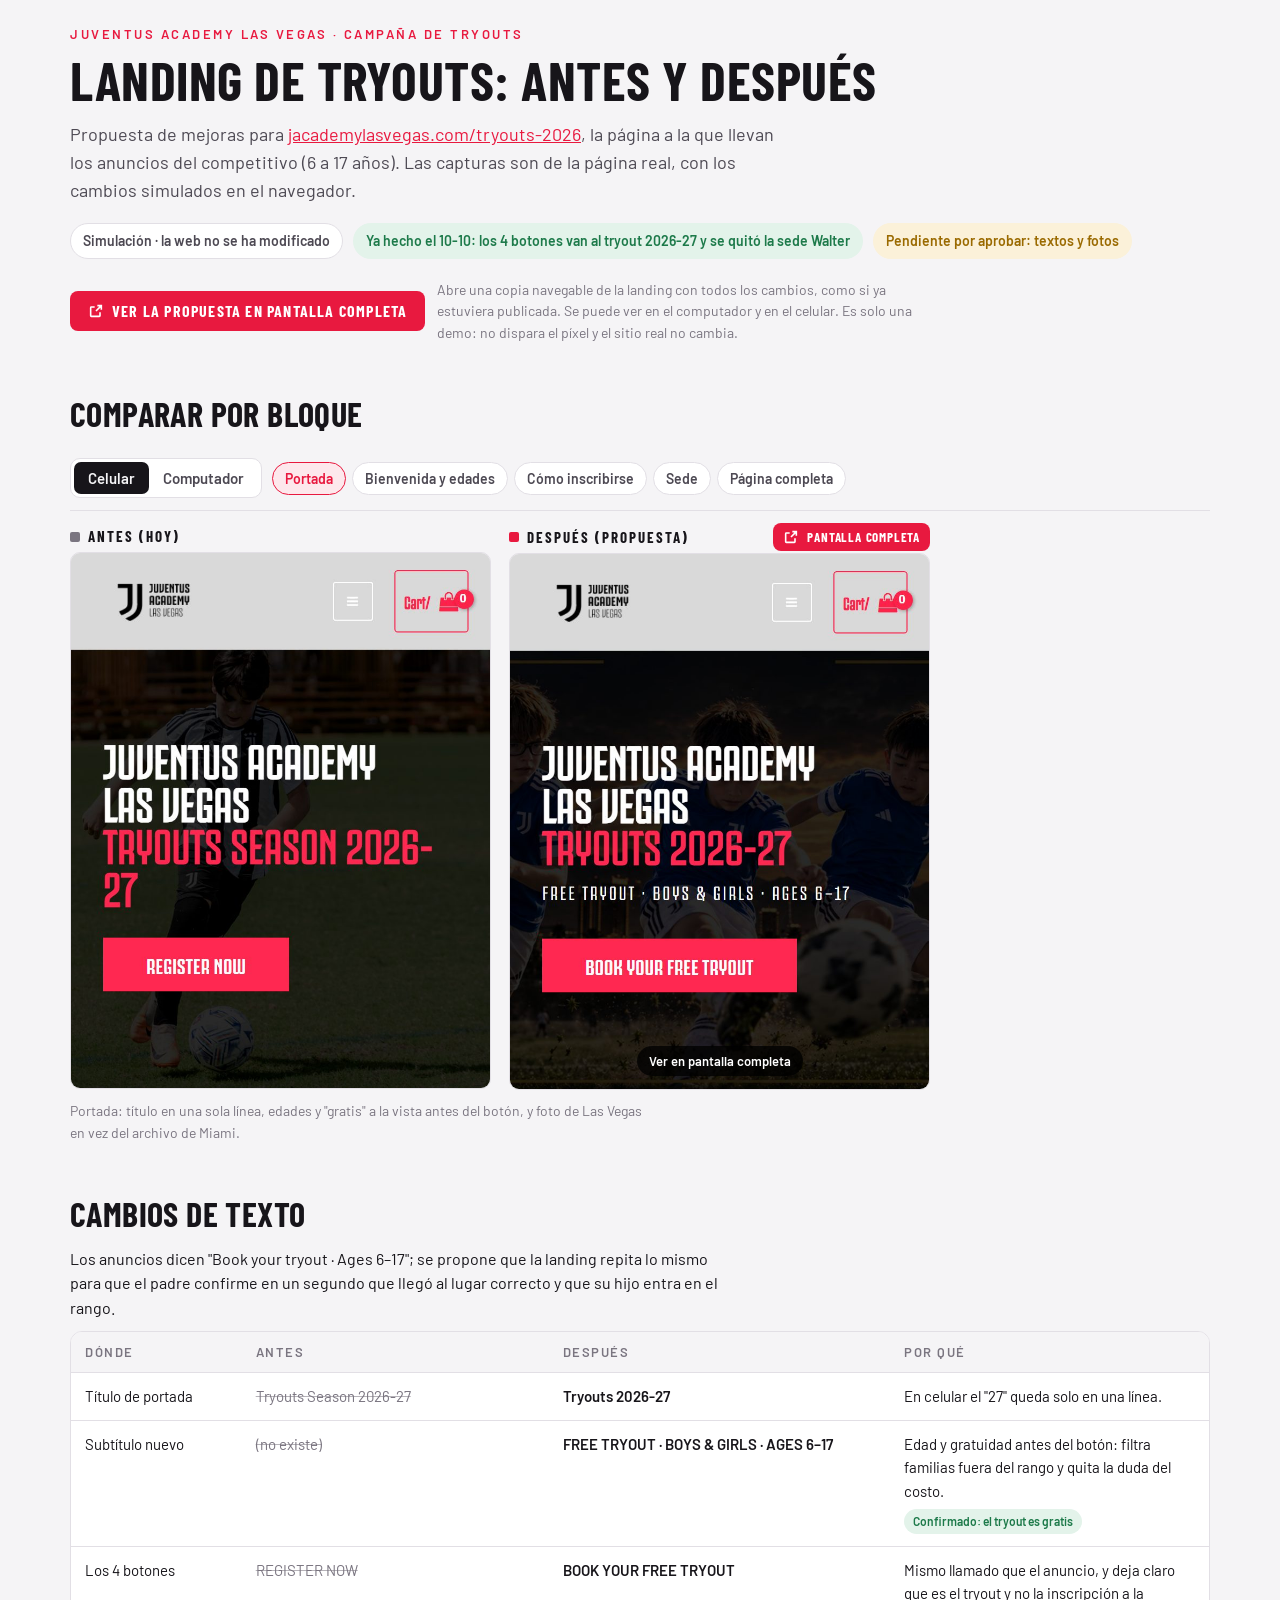
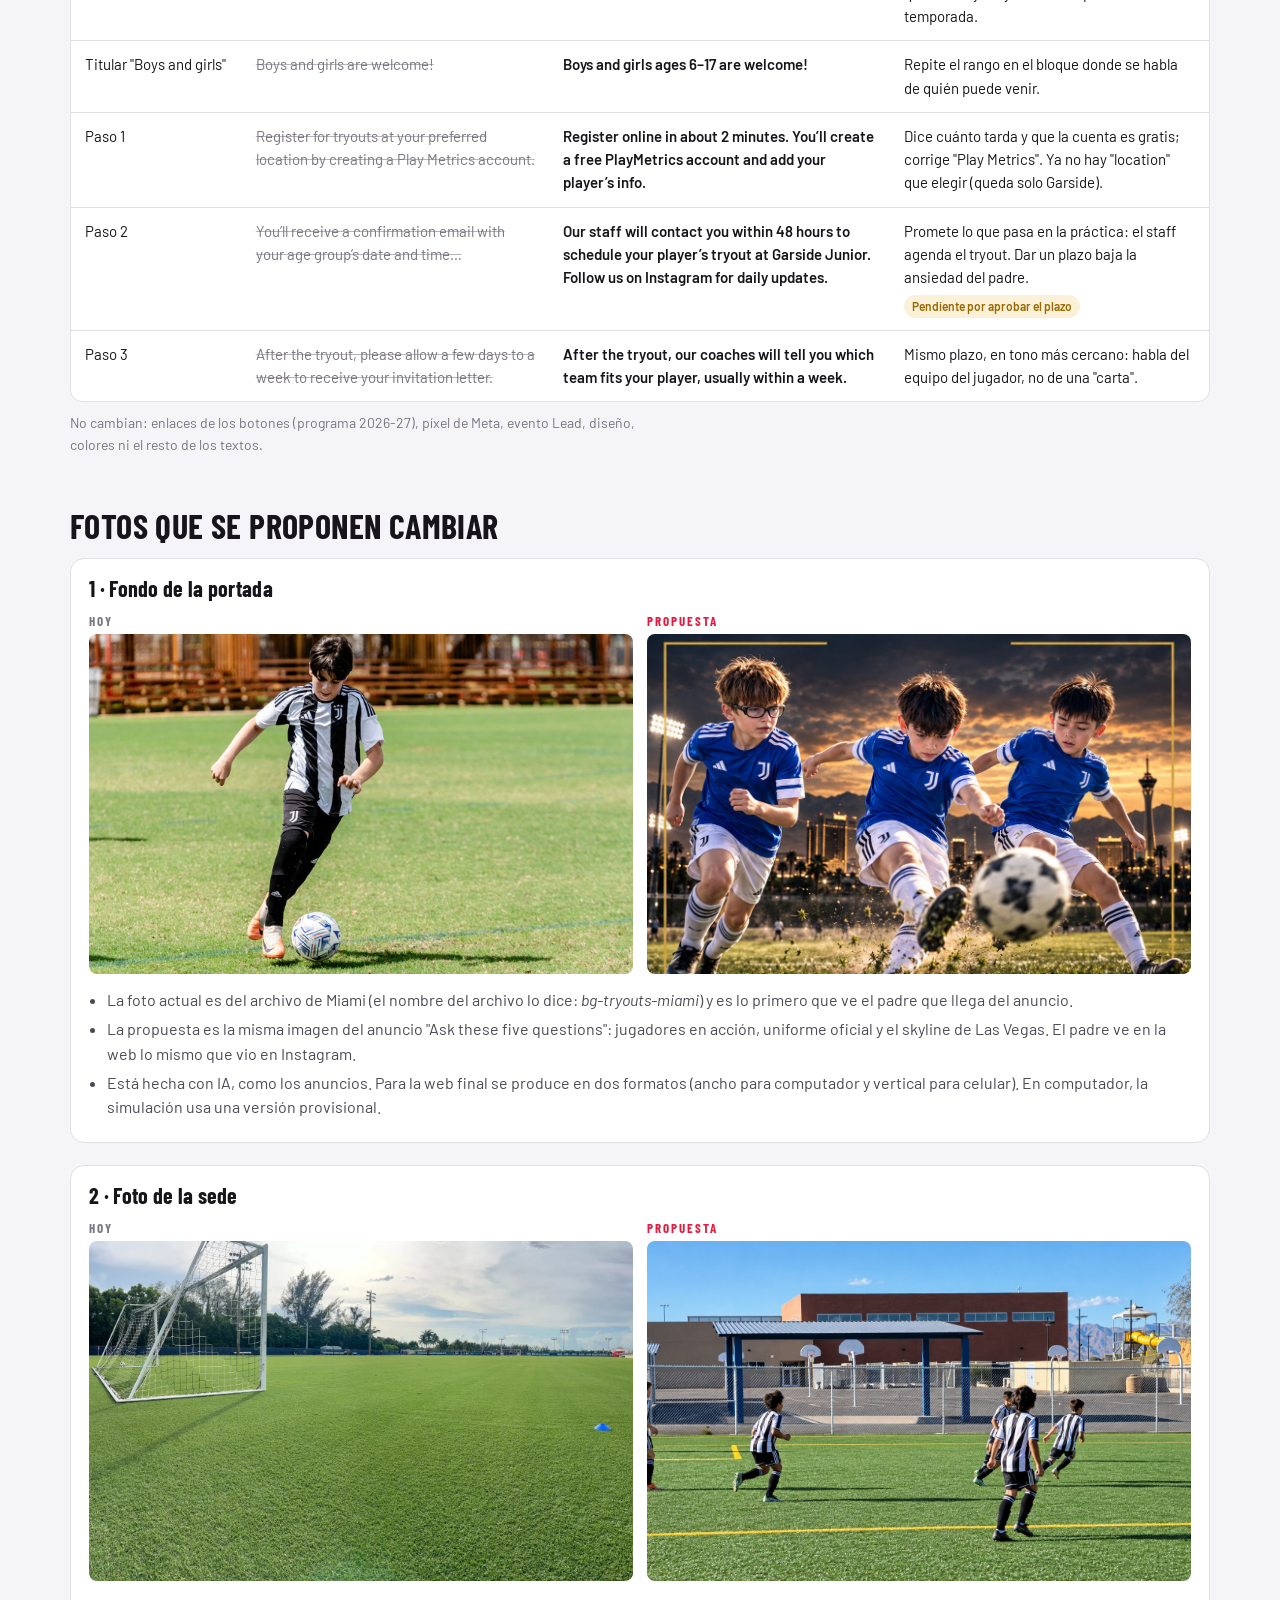
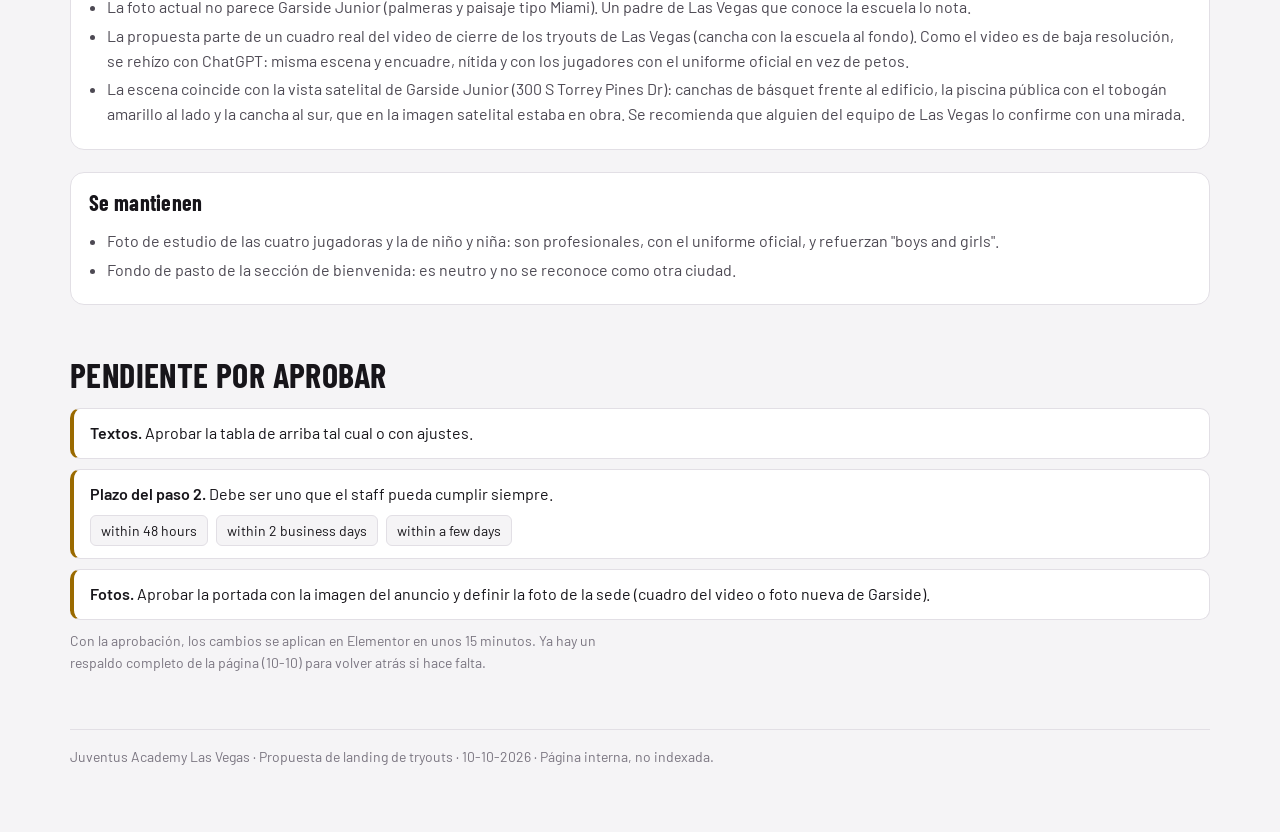
==== commit a5bd5c7d: "Demo navegable de la propuesta en pantalla completa Co-Authored-By: Claude Opus 5.5 (1M context) <no" ====
--- a/index.html
+++ b/index.html
@@ -52,7 +52,7 @@
 .cmp{display:grid;grid-template-columns:1fr 1fr;gap:18px;margin-top:18px;align-items:start}
 .cmp.movil{max-width:860px}
 .cmp figure{margin:0;min-width:0}
-.cmp figcaption{font:700 15px/1 "Barlow Condensed",sans-serif;letter-spacing:2px;text-transform:uppercase;margin-bottom:8px;display:flex;align-items:center;gap:8px}
+.cmp figcaption{flex-wrap:wrap;font:700 15px/1 "Barlow Condensed",sans-serif;letter-spacing:2px;text-transform:uppercase;margin-bottom:8px;display:flex;align-items:center;gap:8px}
 .cmp figcaption::before{content:"";width:10px;height:10px;border-radius:2px;background:var(--muted)}
 .cmp figure.d figcaption::before{background:var(--accent)}
 .cmp img{display:block;width:100%;height:auto;border-radius:10px;border:1px solid var(--line);background:#000}
@@ -82,6 +82,15 @@
 .pend b{font-weight:600}
 .opciones{display:flex;gap:8px;flex-wrap:wrap;margin-top:8px}
 .opciones span{font-size:14px;padding:4px 10px;border-radius:6px;background:var(--bg);border:1px solid var(--line)}
+.demo-btn{display:inline-flex;align-items:center;gap:8px;background:var(--accent);color:#fff;text-decoration:none;font:700 16px/1 "Barlow Condensed",Barlow,sans-serif;letter-spacing:1.2px;text-transform:uppercase;padding:12px 18px;border-radius:8px}
+.demo-btn:hover{filter:brightness(1.08)}
+.demo-btn svg{width:16px;height:16px}
+.demo-btn.chico{font-size:13px;padding:6px 10px;margin:-6px 0 -6px auto;letter-spacing:.8px}
+.cmp figure.d a.abrir{display:block;position:relative}
+.cmp figure.d a.abrir::after{content:"Ver en pantalla completa";position:absolute;left:50%;bottom:14px;transform:translateX(-50%);background:rgba(0,0,0,.78);color:#fff;font:600 13px Barlow,sans-serif;padding:7px 12px;border-radius:999px;white-space:nowrap;pointer-events:none}
+.cmp figure.d a.abrir:hover img{outline:3px solid var(--accent);outline-offset:-3px}
+.demo-cta{margin-top:20px;display:flex;flex-wrap:wrap;gap:12px;align-items:center}
+.demo-cta small{color:var(--muted);font-size:14px;max-width:60ch}
 footer{margin-top:56px;color:var(--muted);font-size:14px;border-top:1px solid var(--line);padding-top:16px}
 </style>
 </head>
@@ -96,6 +105,10 @@
     <span class="chip">Simulación · la web no se ha modificado</span>
     <span class="chip ok">Ya hecho el 10-10: los 4 botones van al tryout 2026-27 y se quitó la sede Walter</span>
     <span class="chip warn">Pendiente por aprobar: textos y fotos</span>
+  </div>
+  <div class="demo-cta">
+    <a class="demo-btn" href="demo/" target="_blank" rel="noopener"><svg viewBox="0 0 24 24" fill="none" stroke="currentColor" stroke-width="2.4" aria-hidden="true"><path d="M14 4h6v6M20 4l-8 8M18 14v5a1 1 0 0 1-1 1H5a1 1 0 0 1-1-1V7a1 1 0 0 1 1-1h5"/></svg>Ver la propuesta en pantalla completa</a>
+    <small>Abre una copia navegable de la landing con todos los cambios, como si ya estuviera publicada. Se puede ver en el computador y en el celular. Es solo una demo: no dispara el píxel y el sitio real no cambia.</small>
   </div>
 </header>
 
@@ -116,7 +129,7 @@
   </div>
   <div class="cmp movil" id="cmp">
     <figure><figcaption>Antes (hoy)</figcaption><img id="imgA" src="img/movil_antes_hero.jpg" alt="Versión actual de la landing"></figure>
-    <figure class="d"><figcaption>Después (propuesta)</figcaption><img id="imgD" src="img/movil_despues_hero.jpg" alt="Versión propuesta de la landing"></figure>
+    <figure class="d"><figcaption>Después (propuesta) <a class="demo-btn chico" href="demo/" target="_blank" rel="noopener"><svg viewBox="0 0 24 24" fill="none" stroke="currentColor" stroke-width="2.4" aria-hidden="true"><path d="M14 4h6v6M20 4l-8 8M18 14v5a1 1 0 0 1-1 1H5a1 1 0 0 1-1-1V7a1 1 0 0 1 1-1h5"/></svg>Pantalla completa</a></figcaption><a class="abrir" href="demo/" target="_blank" rel="noopener" title="Ver la propuesta en pantalla completa"><img id="imgD" src="img/movil_despues_hero.jpg" alt="Versión propuesta de la landing"></a></figure>
   </div>
   <p class="nota-sec" id="nota">Portada: título en una sola línea, edades y "gratis" a la vista antes del botón, y foto de Las Vegas en vez del archivo de Miami.</p>
 </section>
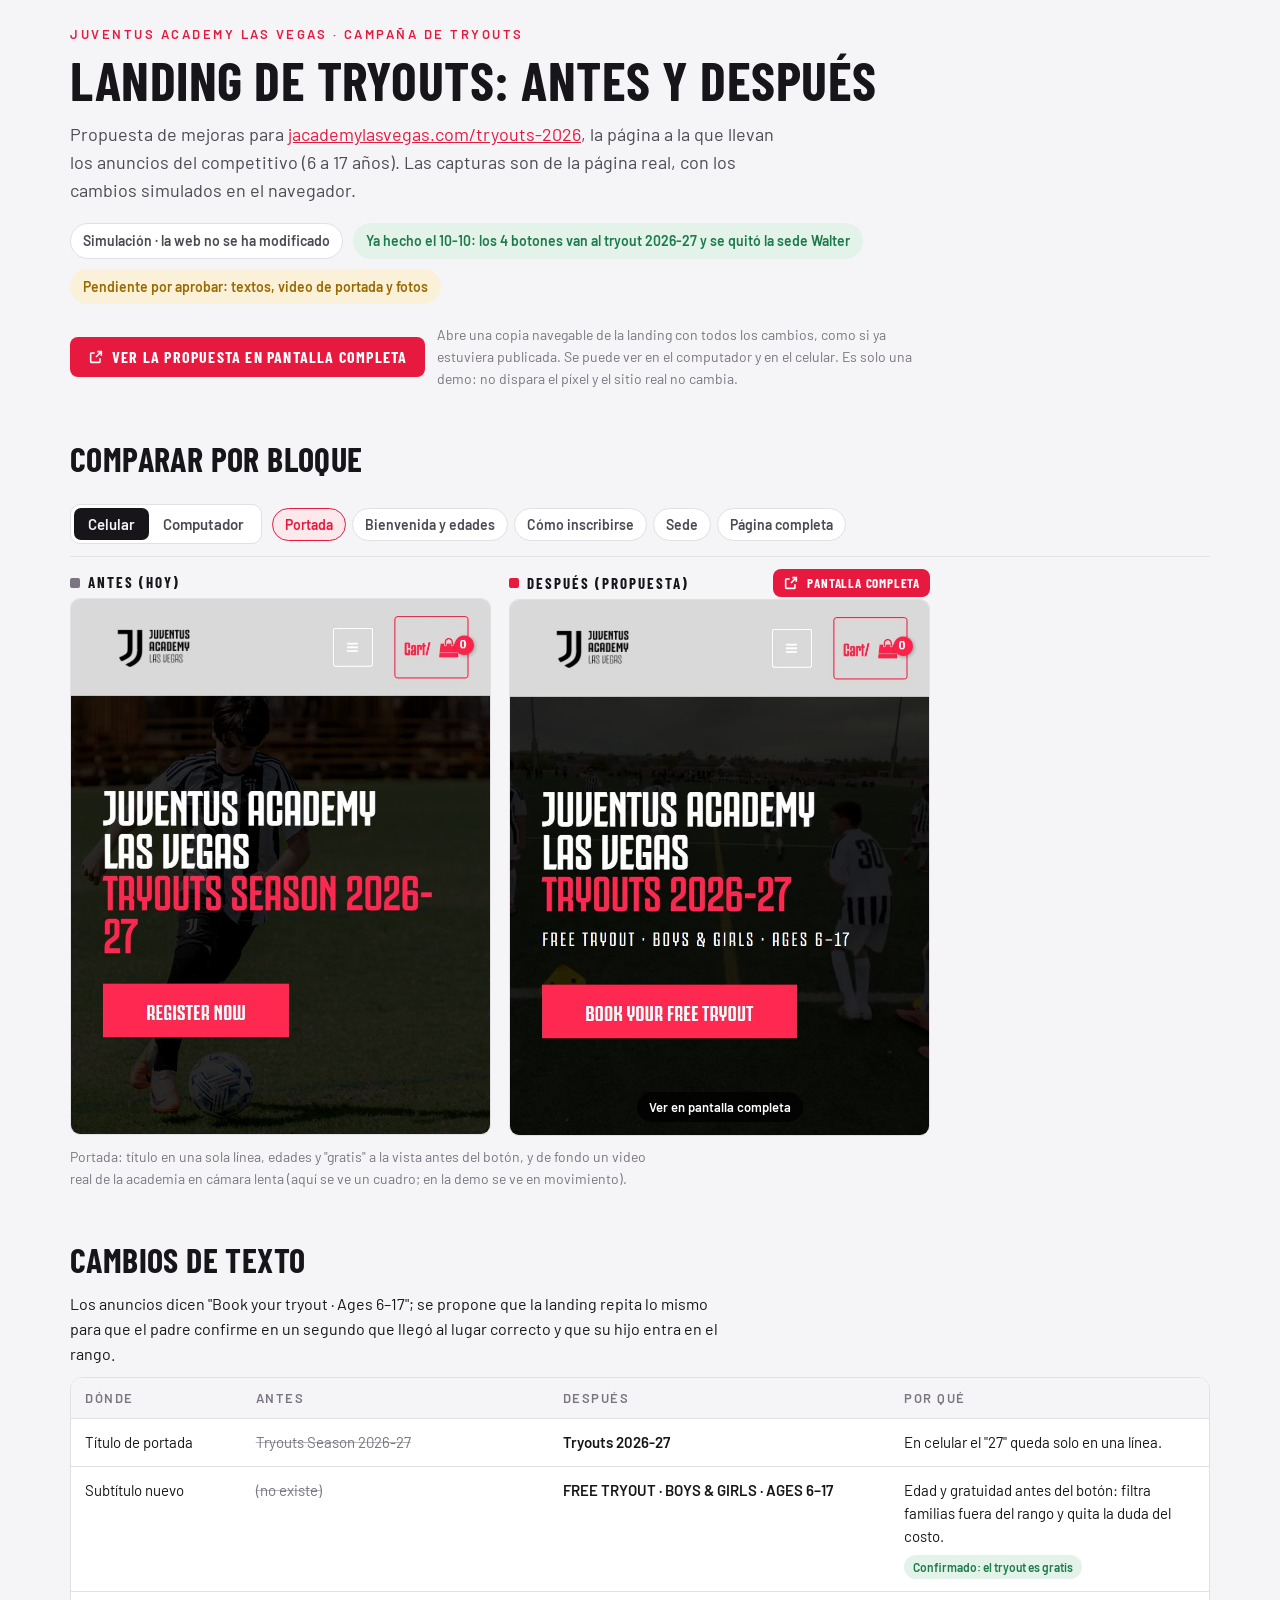
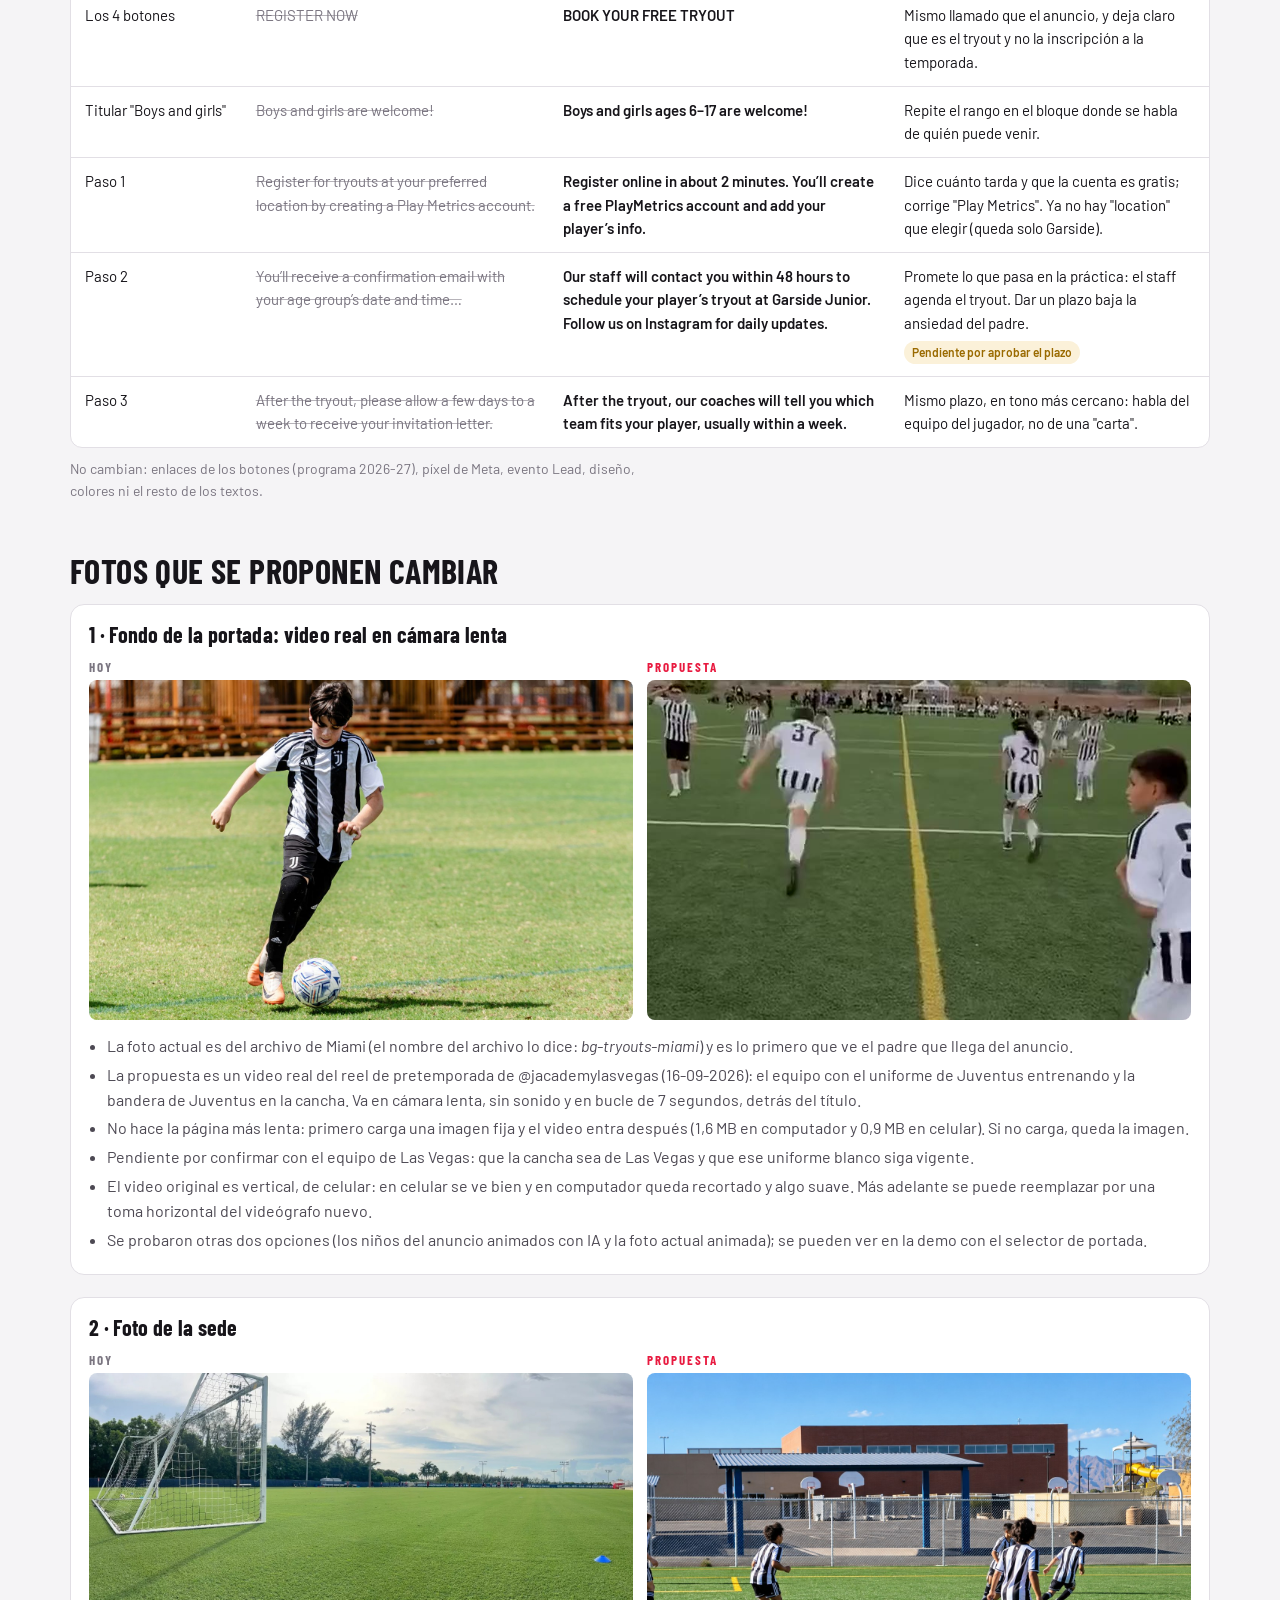
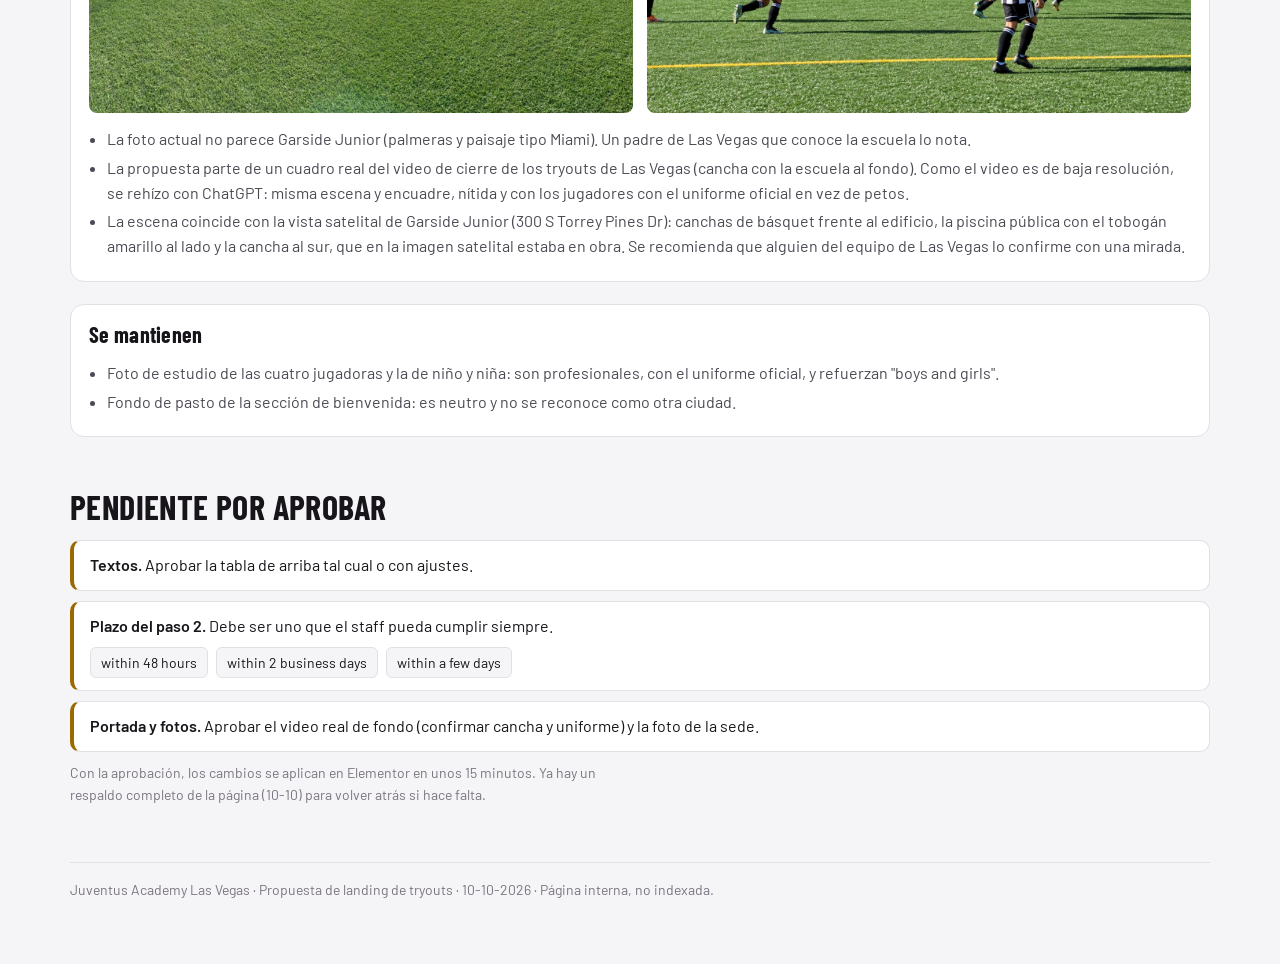
==== commit 9c54385a: "Portada: video real en cámara lenta como propuesta elegida Co-Authored-By: Claude Opus 5.5 (1M conte" ====
--- a/index.html
+++ b/index.html
@@ -71,7 +71,7 @@
 .foto{background:var(--panel);border:1px solid var(--line);border-radius:14px;padding:18px;display:grid;gap:14px}
 .foto .par{display:grid;grid-template-columns:1fr 1fr;gap:14px}
 .foto .par > div{min-width:0}
-.foto .par img{width:100%;aspect-ratio:16/10;object-fit:cover;border-radius:8px;display:block}
+.foto .par img,.foto .par video{width:100%;aspect-ratio:16/10;object-fit:cover;border-radius:8px;display:block;background:#000}
 .foto .lbl{font:700 13px/1 "Barlow Condensed",sans-serif;letter-spacing:2px;text-transform:uppercase;color:var(--muted);margin-bottom:6px}
 .foto .lbl.d{color:var(--accent)}
 .foto ul{margin:0;padding-left:18px;color:var(--ink2)}
@@ -104,7 +104,7 @@
   <div class="aviso">
     <span class="chip">Simulación · la web no se ha modificado</span>
     <span class="chip ok">Ya hecho el 10-10: los 4 botones van al tryout 2026-27 y se quitó la sede Walter</span>
-    <span class="chip warn">Pendiente por aprobar: textos y fotos</span>
+    <span class="chip warn">Pendiente por aprobar: textos, video de portada y fotos</span>
   </div>
   <div class="demo-cta">
     <a class="demo-btn" href="demo/" target="_blank" rel="noopener"><svg viewBox="0 0 24 24" fill="none" stroke="currentColor" stroke-width="2.4" aria-hidden="true"><path d="M14 4h6v6M20 4l-8 8M18 14v5a1 1 0 0 1-1 1H5a1 1 0 0 1-1-1V7a1 1 0 0 1 1-1h5"/></svg>Ver la propuesta en pantalla completa</a>
@@ -131,7 +131,7 @@
     <figure><figcaption>Antes (hoy)</figcaption><img id="imgA" src="img/movil_antes_hero.jpg" alt="Versión actual de la landing"></figure>
     <figure class="d"><figcaption>Después (propuesta) <a class="demo-btn chico" href="demo/" target="_blank" rel="noopener"><svg viewBox="0 0 24 24" fill="none" stroke="currentColor" stroke-width="2.4" aria-hidden="true"><path d="M14 4h6v6M20 4l-8 8M18 14v5a1 1 0 0 1-1 1H5a1 1 0 0 1-1-1V7a1 1 0 0 1 1-1h5"/></svg>Pantalla completa</a></figcaption><a class="abrir" href="demo/" target="_blank" rel="noopener" title="Ver la propuesta en pantalla completa"><img id="imgD" src="img/movil_despues_hero.jpg" alt="Versión propuesta de la landing"></a></figure>
   </div>
-  <p class="nota-sec" id="nota">Portada: título en una sola línea, edades y "gratis" a la vista antes del botón, y foto de Las Vegas en vez del archivo de Miami.</p>
+  <p class="nota-sec" id="nota">Portada: título en una sola línea, edades y "gratis" a la vista antes del botón, y de fondo un video real de la academia en cámara lenta (aquí se ve un cuadro; en la demo se ve en movimiento).</p>
 </section>
 
 <section id="textos">
@@ -158,15 +158,18 @@
   <h2>Fotos que se proponen cambiar</h2>
   <div class="fotos">
     <article class="foto">
-      <h3>1 · Fondo de la portada</h3>
+      <h3>1 · Fondo de la portada: video real en cámara lenta</h3>
       <div class="par">
         <div><div class="lbl">Hoy</div><img src="img/actual_hero_miami.jpg" alt="Fondo actual: jugador en una cancha de Miami"></div>
-        <div><div class="lbl d">Propuesta</div><img src="img/hero_accion_lv.jpg" alt="Tres jugadores en acción con el uniforme oficial y el skyline de Las Vegas"></div>
+        <div><div class="lbl d">Propuesta</div><video class="vprop" src="img/heroC_pc.mp4" poster="img/heroC_pc_poster.jpg" muted autoplay loop playsinline aria-label="Video real: el equipo con el uniforme de Juventus entrenando, y la bandera de Juventus en la cancha"></video></div>
       </div>
       <ul>
         <li>La foto actual es del archivo de Miami (el nombre del archivo lo dice: <i>bg-tryouts-miami</i>) y es lo primero que ve el padre que llega del anuncio.</li>
-        <li>La propuesta es la misma imagen del anuncio "Ask these five questions": jugadores en acción, uniforme oficial y el skyline de Las Vegas. El padre ve en la web lo mismo que vio en Instagram.</li>
-        <li>Está hecha con IA, como los anuncios. Para la web final se produce en dos formatos (ancho para computador y vertical para celular). En computador, la simulación usa una versión provisional.</li>
+        <li>La propuesta es un video real del reel de pretemporada de @jacademylasvegas (16-09-2026): el equipo con el uniforme de Juventus entrenando y la bandera de Juventus en la cancha. Va en cámara lenta, sin sonido y en bucle de 7 segundos, detrás del título.</li>
+        <li>No hace la página más lenta: primero carga una imagen fija y el video entra después (1,6 MB en computador y 0,9 MB en celular). Si no carga, queda la imagen.</li>
+        <li>Pendiente por confirmar con el equipo de Las Vegas: que la cancha sea de Las Vegas y que ese uniforme blanco siga vigente.</li>
+        <li>El video original es vertical, de celular: en celular se ve bien y en computador queda recortado y algo suave. Más adelante se puede reemplazar por una toma horizontal del videógrafo nuevo.</li>
+        <li>Se probaron otras dos opciones (los niños del anuncio animados con IA y la foto actual animada); se pueden ver en la demo con el selector de portada.</li>
       </ul>
     </article>
     <article class="foto">
@@ -197,7 +200,7 @@
     <div><b>Textos.</b> Aprobar la tabla de arriba tal cual o con ajustes.</div>
     <div><b>Plazo del paso 2.</b> Debe ser uno que el staff pueda cumplir siempre.
       <div class="opciones"><span>within 48 hours</span><span>within 2 business days</span><span>within a few days</span></div></div>
-    <div><b>Fotos.</b> Aprobar la portada con la imagen del anuncio y definir la foto de la sede (cuadro del video o foto nueva de Garside).</div>
+    <div><b>Portada y fotos.</b> Aprobar el video real de fondo (confirmar cancha y uniforme) y la foto de la sede.</div>
   </div>
   <p class="nota-sec">Con la aprobación, los cambios se aplican en Elementor en unos 15 minutos. Ya hay un respaldo completo de la página (10-10) para volver atrás si hace falta.</p>
 </section>
@@ -209,7 +212,7 @@
 (function () {
   var tam = 'movil', blq = 'hero';
   var notas = {
-    hero: 'Portada: título en una sola línea, edades y "gratis" a la vista antes del botón, y foto de Las Vegas en vez del archivo de Miami.',
+    hero: 'Portada: título en una sola línea, edades y "gratis" a la vista antes del botón, y de fondo un video real de la academia en cámara lenta (aquí se ve un cuadro; en la demo se ve en movimiento).',
     bienvenida: 'Bienvenida: mismos textos y fotos; cambian los botones y el titular "Boys and girls" ahora dice el rango de edades.',
     pasos: 'Cómo inscribirse: los tres pasos dicen cuánto tarda, quién llama y cuándo se sabe el resultado.',
     sede: 'Sede: foto real de una cancha de Las Vegas en vez de la foto con palmeras.',
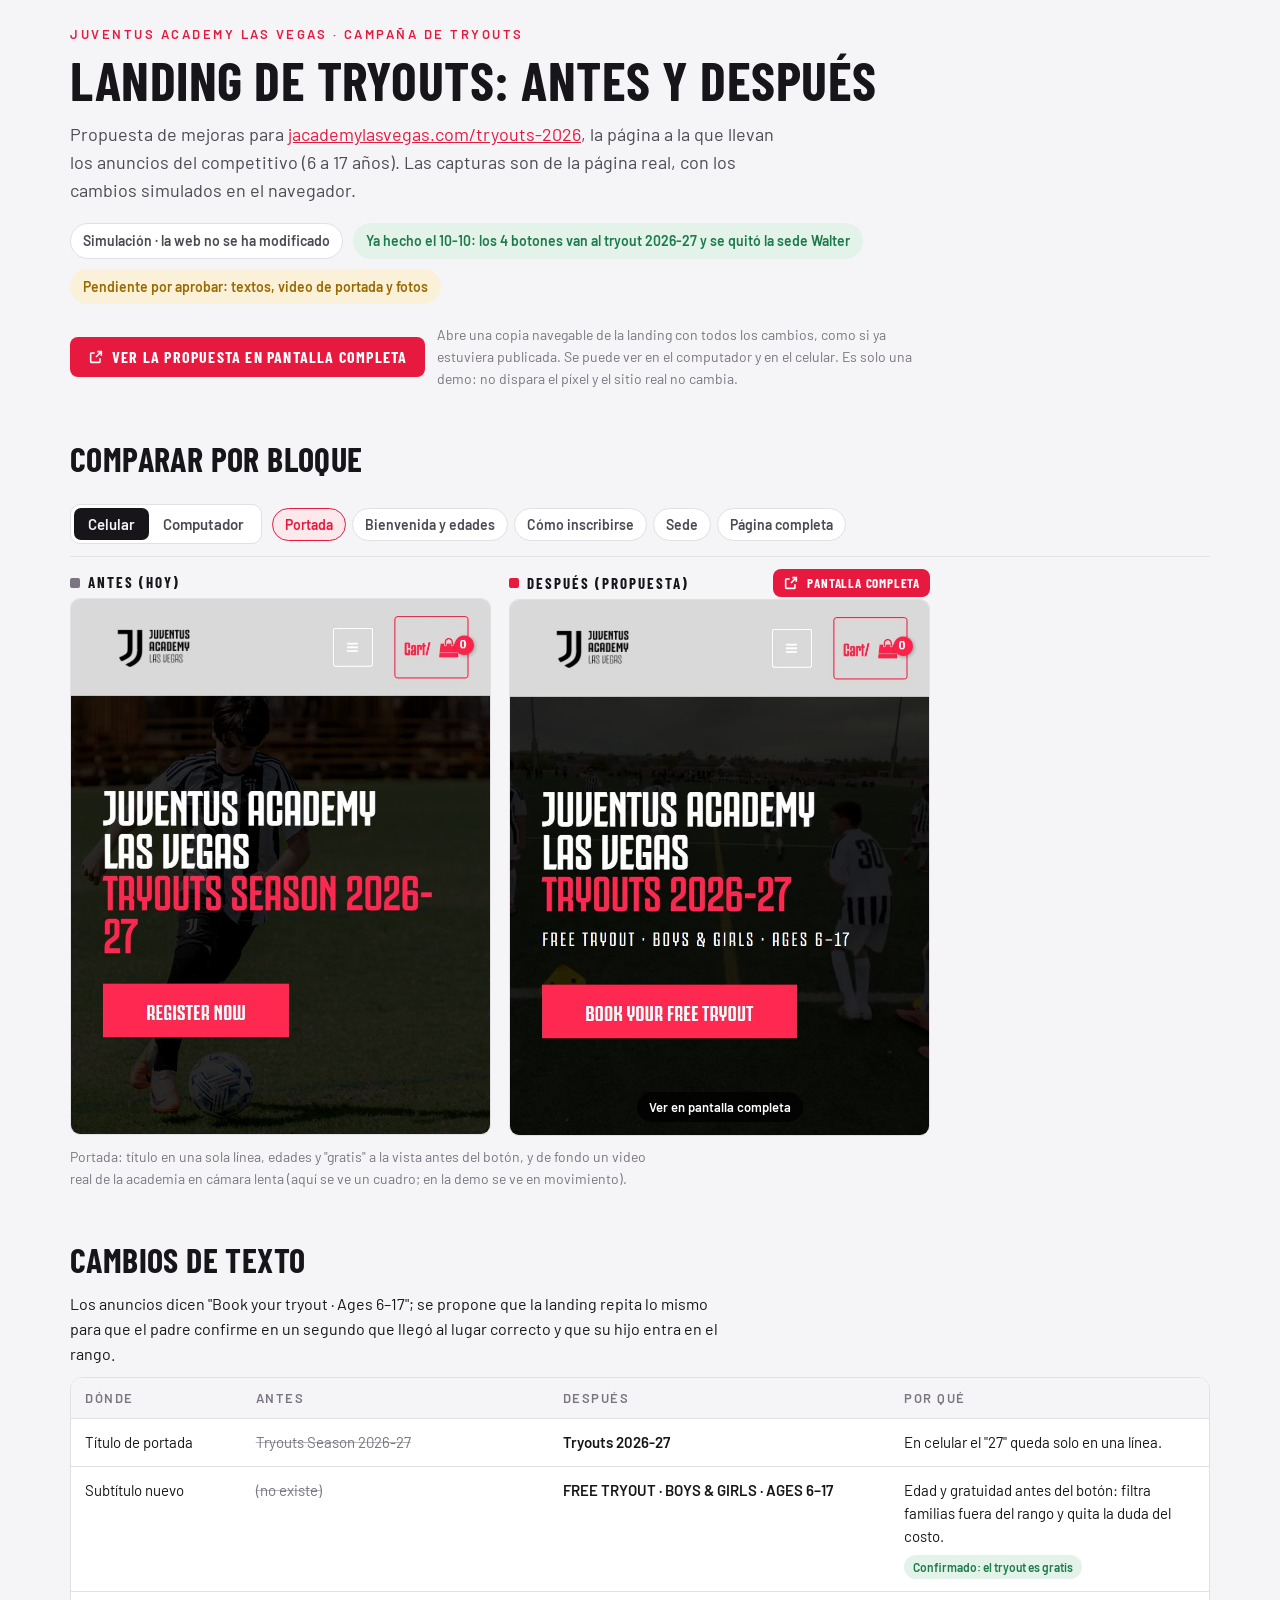
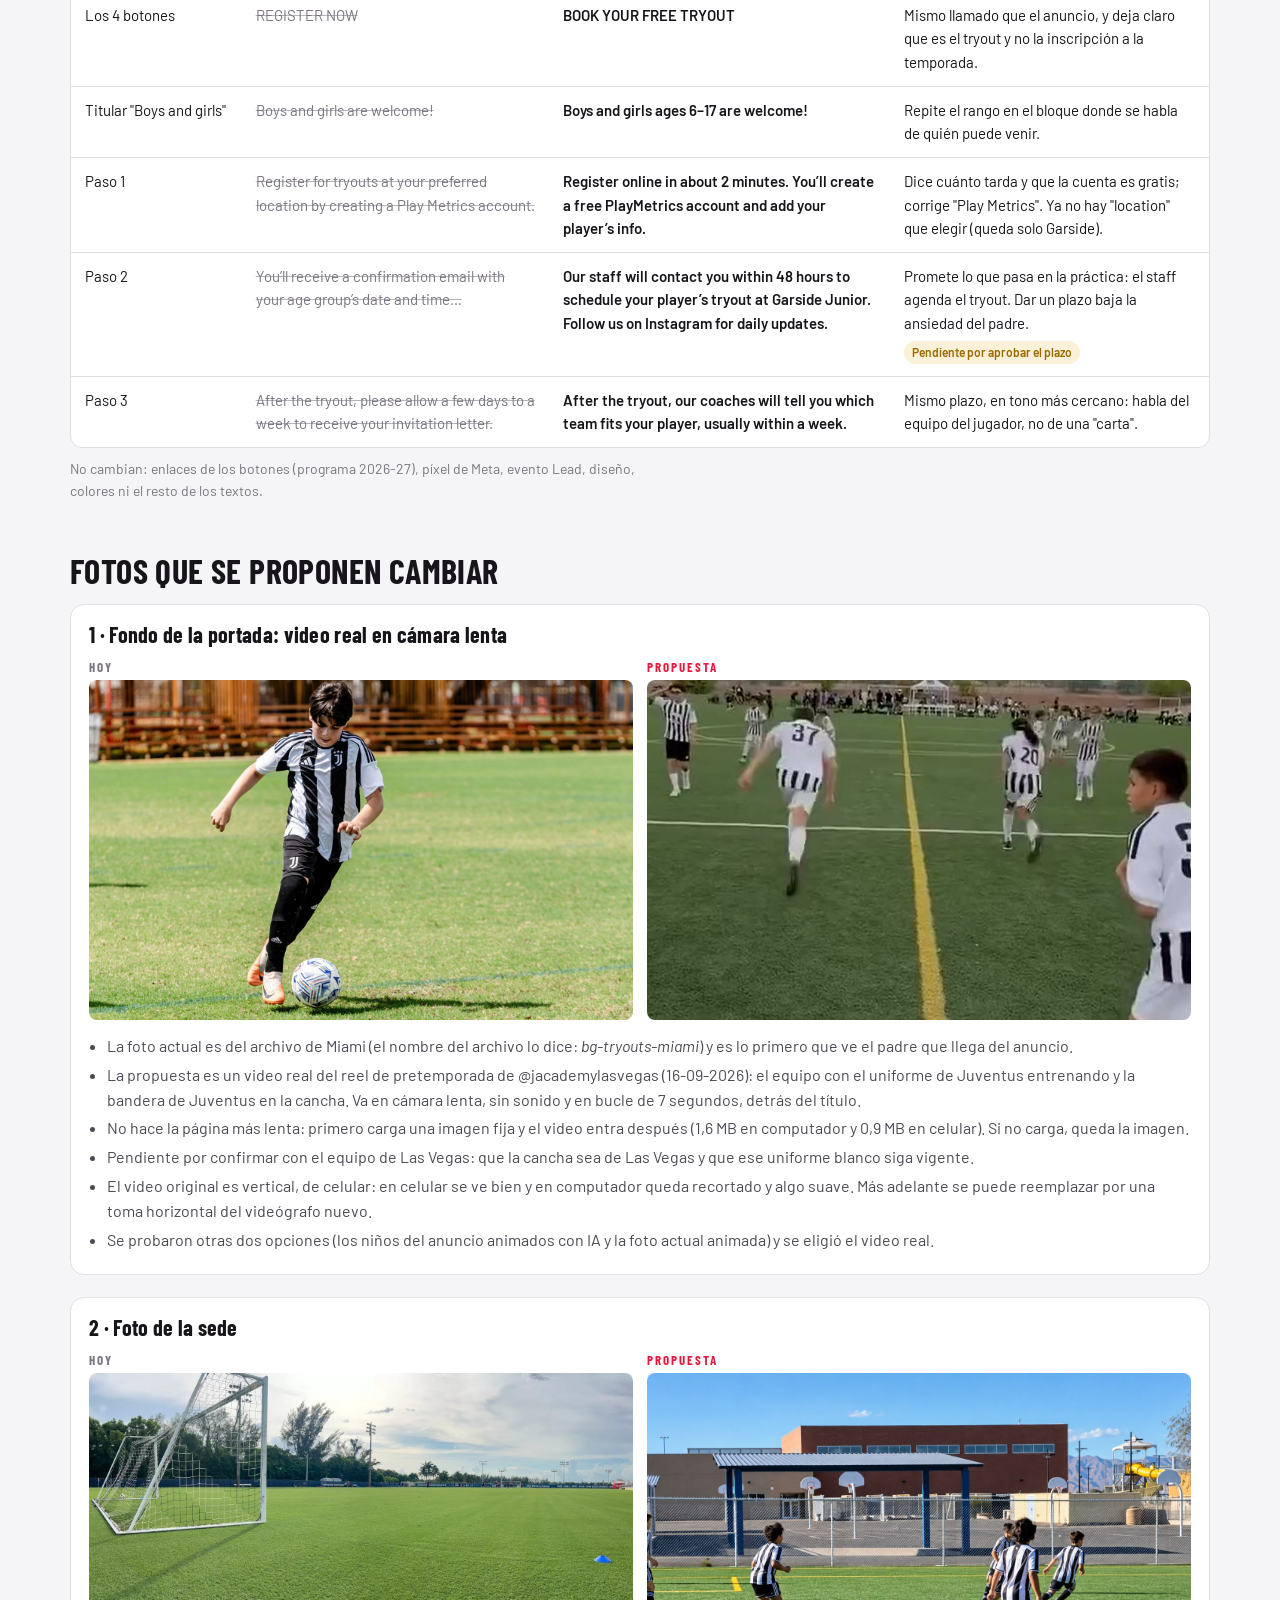
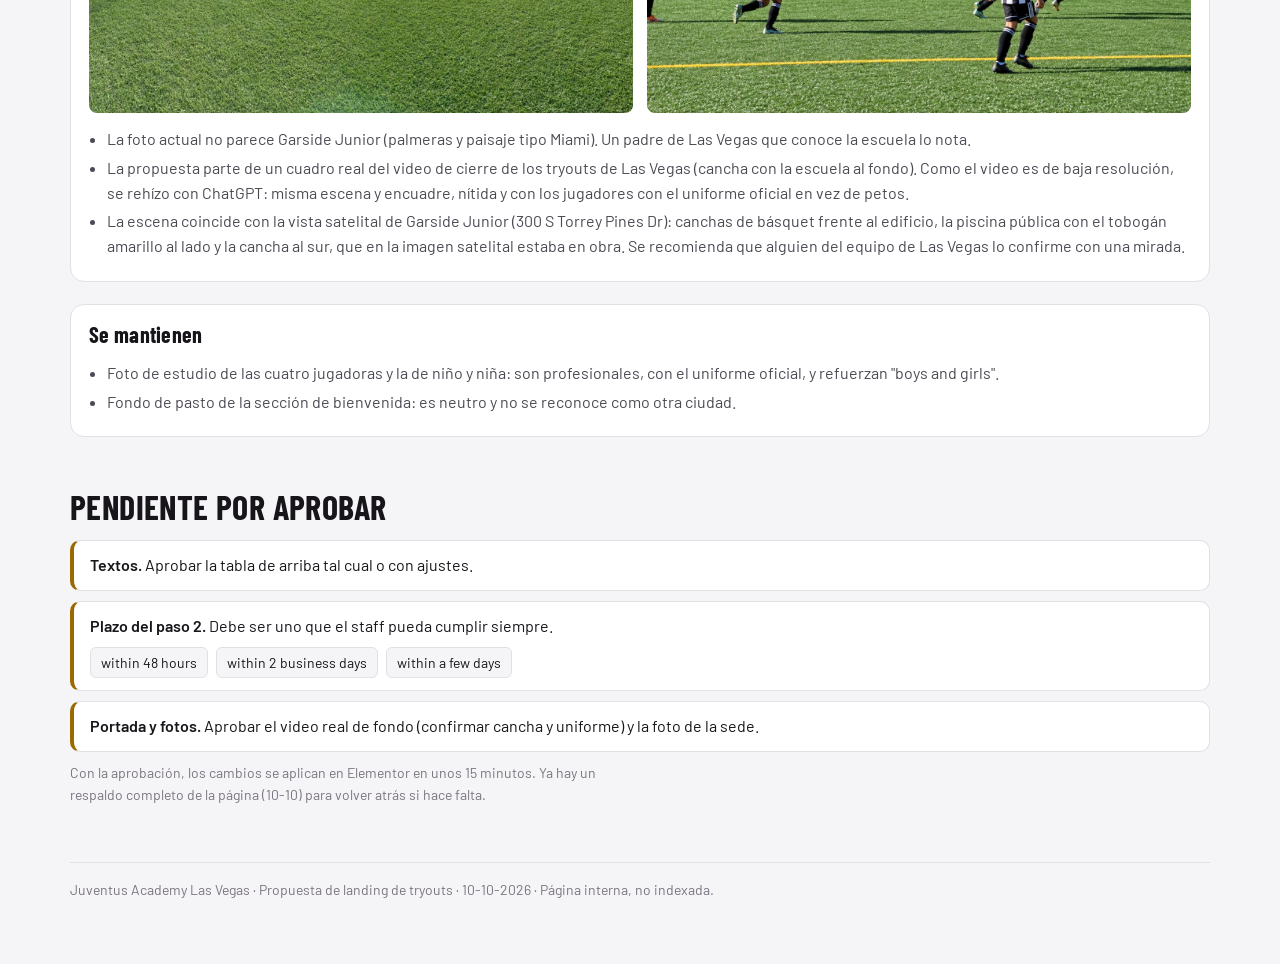
==== commit e0c8ce3e: "Texto: portada elegida Co-Authored-By: Claude Opus 5.5 (1M context) <noreply@anthropic.com>" ====
--- a/index.html
+++ b/index.html
@@ -169,7 +169,7 @@
         <li>No hace la página más lenta: primero carga una imagen fija y el video entra después (1,6 MB en computador y 0,9 MB en celular). Si no carga, queda la imagen.</li>
         <li>Pendiente por confirmar con el equipo de Las Vegas: que la cancha sea de Las Vegas y que ese uniforme blanco siga vigente.</li>
         <li>El video original es vertical, de celular: en celular se ve bien y en computador queda recortado y algo suave. Más adelante se puede reemplazar por una toma horizontal del videógrafo nuevo.</li>
-        <li>Se probaron otras dos opciones (los niños del anuncio animados con IA y la foto actual animada); se pueden ver en la demo con el selector de portada.</li>
+        <li>Se probaron otras dos opciones (los niños del anuncio animados con IA y la foto actual animada) y se eligió el video real.</li>
       </ul>
     </article>
     <article class="foto">
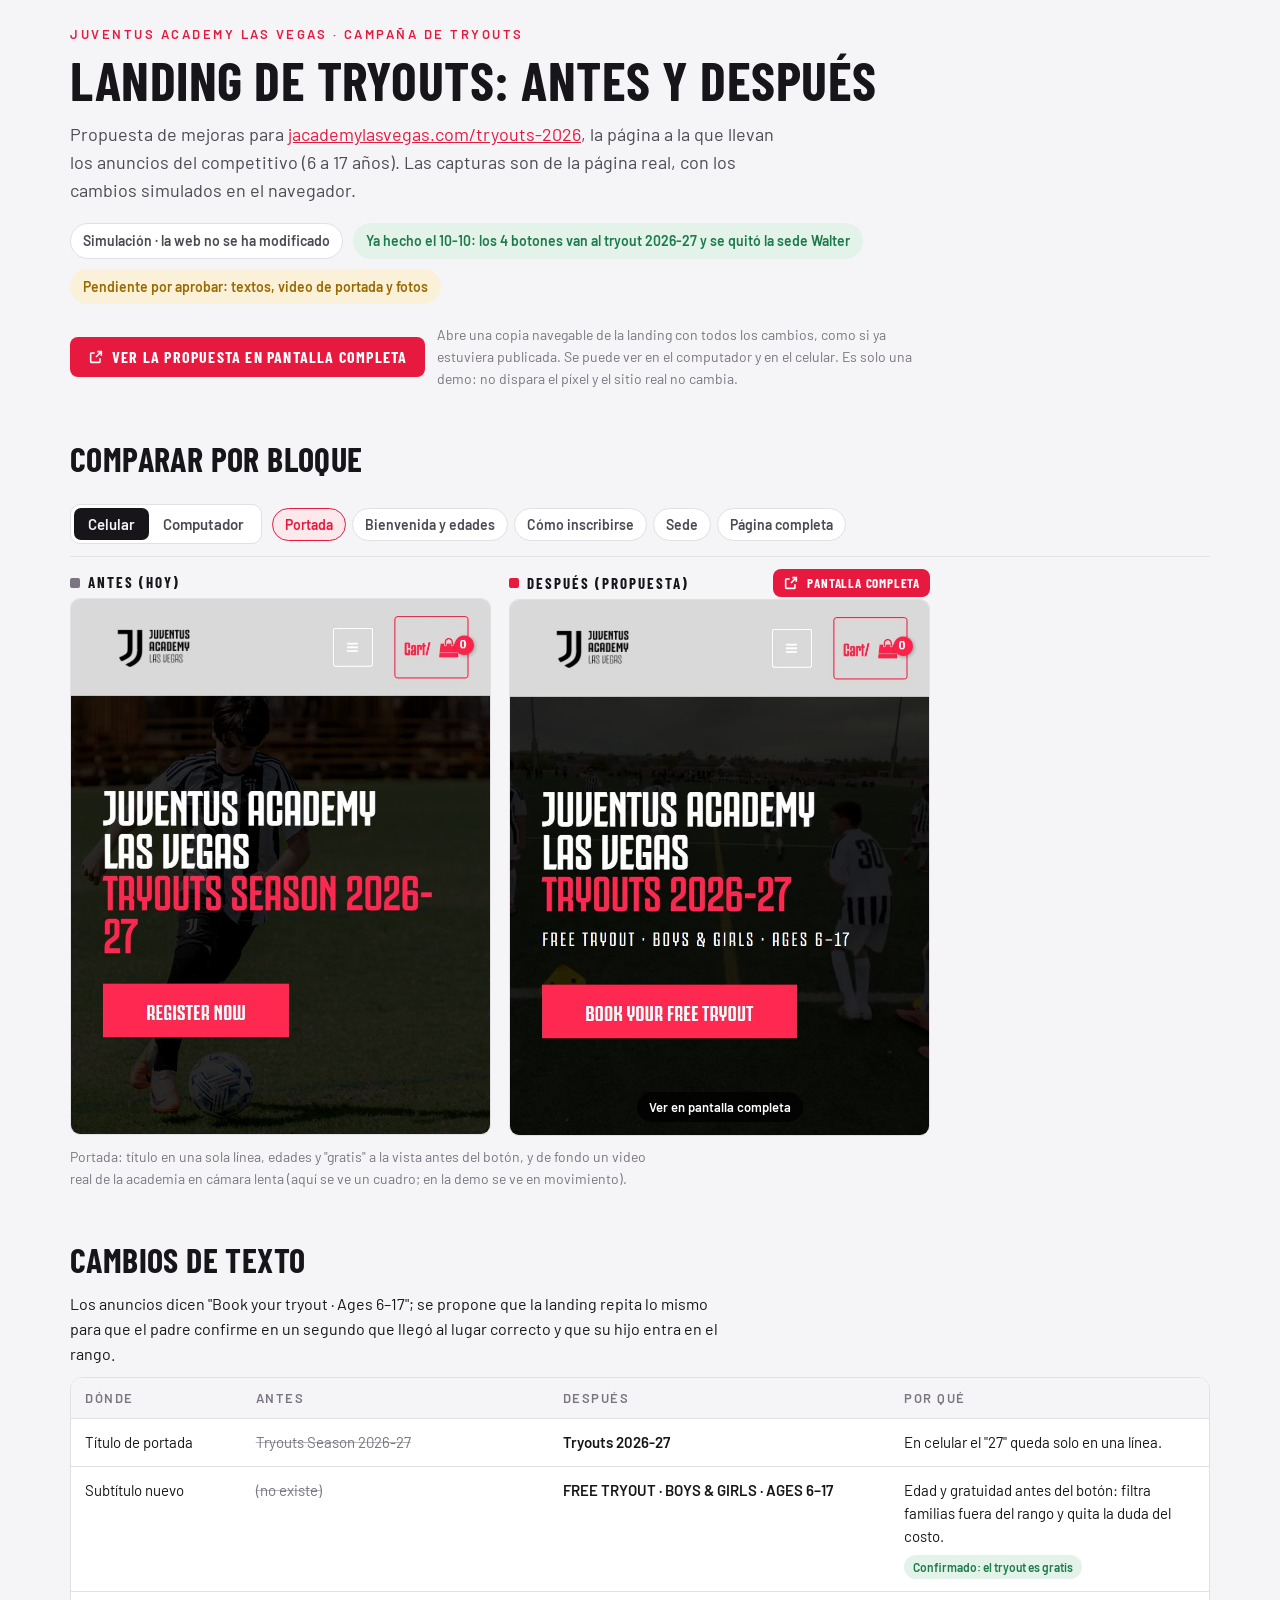
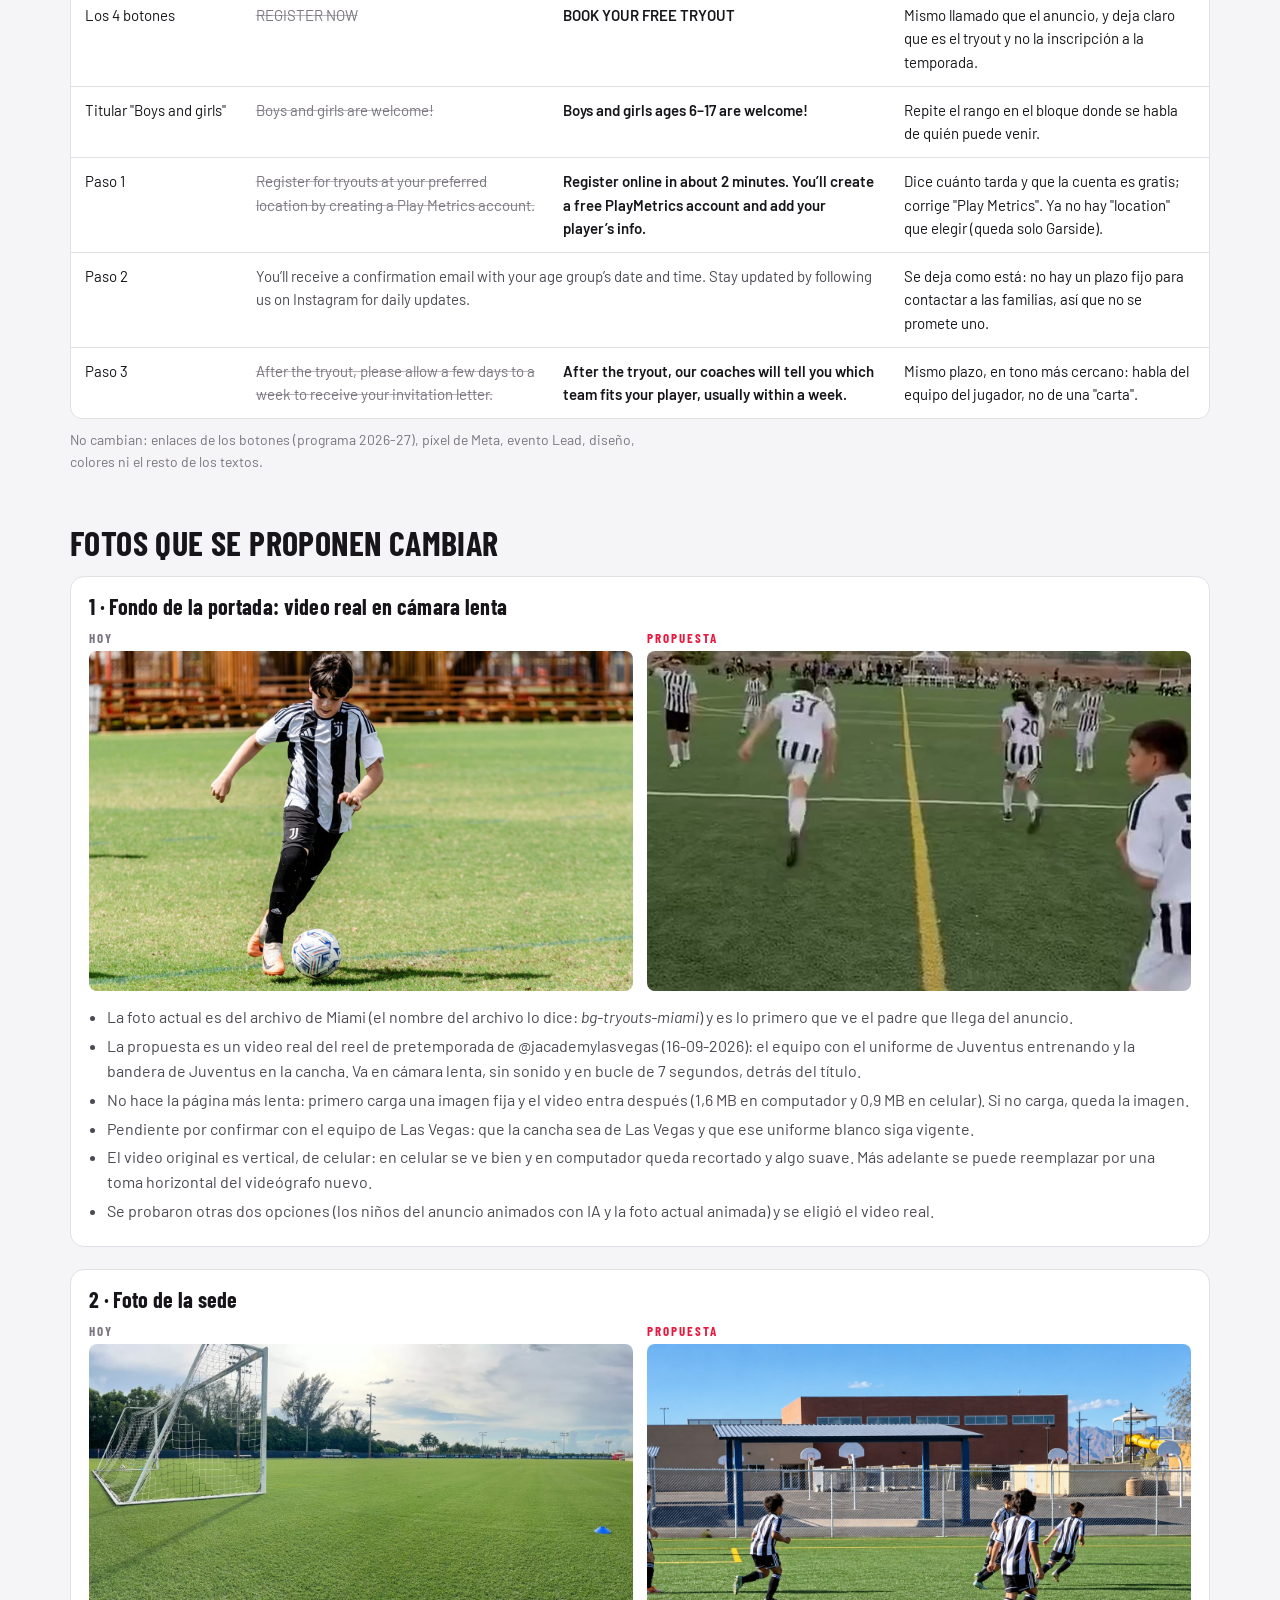
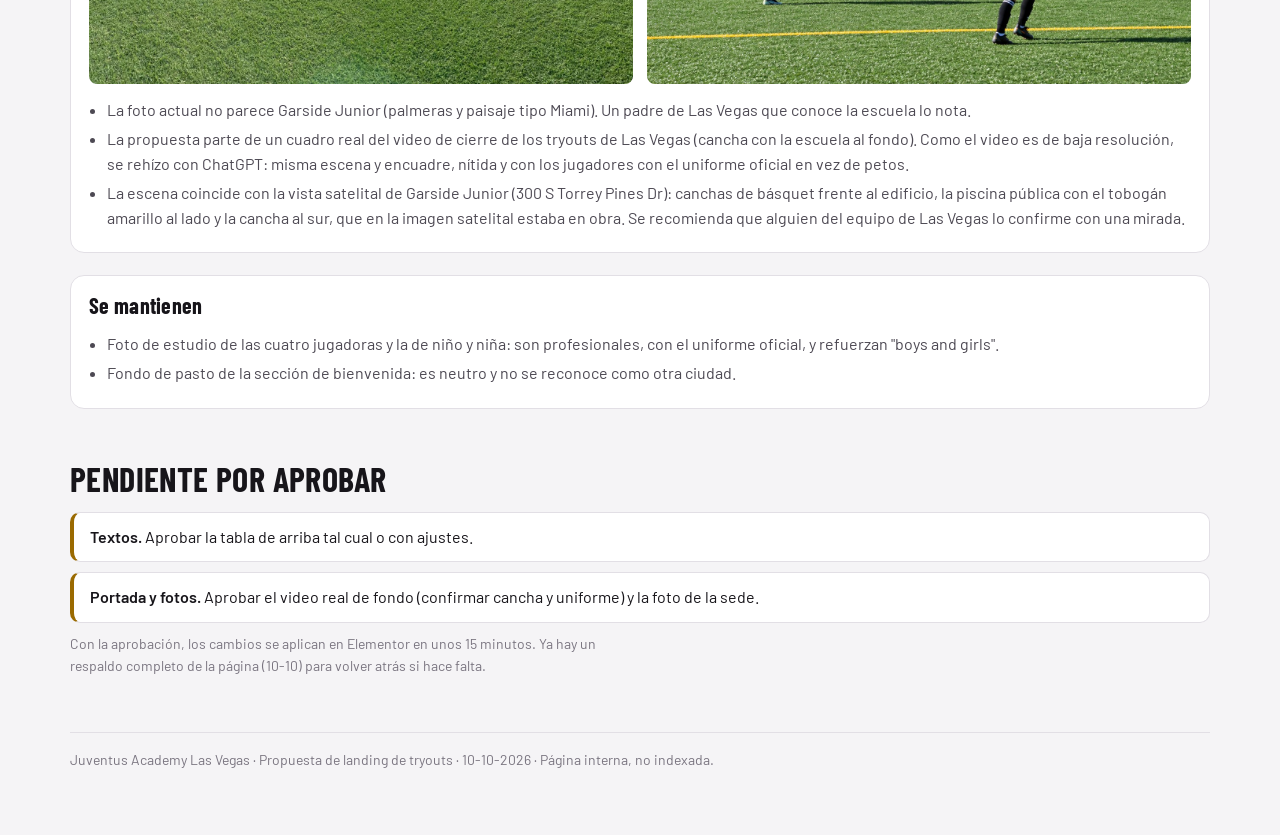
==== commit 087310d0: "Paso 2 se deja como está (sin plazo) Co-Authored-By: Claude Opus 5.5 (1M context) <noreply@anthropic" ====
--- a/index.html
+++ b/index.html
@@ -146,7 +146,7 @@
       <tr><td>Los 4 botones</td><td class="antes">REGISTER NOW</td><td class="despues">BOOK YOUR FREE TRYOUT</td><td>Mismo llamado que el anuncio, y deja claro que es el tryout y no la inscripción a la temporada.</td></tr>
       <tr><td>Titular "Boys and girls"</td><td class="antes">Boys and girls are welcome!</td><td class="despues">Boys and girls ages 6–17 are welcome!</td><td>Repite el rango en el bloque donde se habla de quién puede venir.</td></tr>
       <tr><td>Paso 1</td><td class="antes">Register for tryouts at your preferred location by creating a Play Metrics account.</td><td class="despues">Register online in about 2 minutes. You’ll create a free PlayMetrics account and add your player’s info.</td><td>Dice cuánto tarda y que la cuenta es gratis; corrige "Play Metrics". Ya no hay "location" que elegir (queda solo Garside).</td></tr>
-      <tr><td>Paso 2</td><td class="antes">You’ll receive a confirmation email with your age group’s date and time…</td><td class="despues">Our staff will contact you within 48 hours to schedule your player’s tryout at Garside Junior. Follow us on Instagram for daily updates.</td><td>Promete lo que pasa en la práctica: el staff agenda el tryout. Dar un plazo baja la ansiedad del padre.<br><span class="tag">Pendiente por aprobar el plazo</span></td></tr>
+      <tr><td>Paso 2</td><td colspan="2" style="color:var(--ink2)">You’ll receive a confirmation email with your age group’s date and time. Stay updated by following us on Instagram for daily updates.</td><td>Se deja como está: no hay un plazo fijo para contactar a las familias, así que no se promete uno.</td></tr>
       <tr><td>Paso 3</td><td class="antes">After the tryout, please allow a few days to a week to receive your invitation letter.</td><td class="despues">After the tryout, our coaches will tell you which team fits your player, usually within a week.</td><td>Mismo plazo, en tono más cercano: habla del equipo del jugador, no de una "carta".</td></tr>
     </tbody>
   </table>
@@ -198,8 +198,6 @@
   <h2>Pendiente por aprobar</h2>
   <div class="pend">
     <div><b>Textos.</b> Aprobar la tabla de arriba tal cual o con ajustes.</div>
-    <div><b>Plazo del paso 2.</b> Debe ser uno que el staff pueda cumplir siempre.
-      <div class="opciones"><span>within 48 hours</span><span>within 2 business days</span><span>within a few days</span></div></div>
     <div><b>Portada y fotos.</b> Aprobar el video real de fondo (confirmar cancha y uniforme) y la foto de la sede.</div>
   </div>
   <p class="nota-sec">Con la aprobación, los cambios se aplican en Elementor en unos 15 minutos. Ya hay un respaldo completo de la página (10-10) para volver atrás si hace falta.</p>
@@ -214,7 +212,7 @@
   var notas = {
     hero: 'Portada: título en una sola línea, edades y "gratis" a la vista antes del botón, y de fondo un video real de la academia en cámara lenta (aquí se ve un cuadro; en la demo se ve en movimiento).',
     bienvenida: 'Bienvenida: mismos textos y fotos; cambian los botones y el titular "Boys and girls" ahora dice el rango de edades.',
-    pasos: 'Cómo inscribirse: los tres pasos dicen cuánto tarda, quién llama y cuándo se sabe el resultado.',
+    pasos: 'Cómo inscribirse: el paso 1 dice cuánto tarda y el paso 3 cuándo se sabe el resultado; el paso 2 se deja igual.',
     sede: 'Sede: foto real de una cancha de Las Vegas en vez de la foto con palmeras.',
     completa: 'Página completa: desliza dentro del recuadro para ver toda la landing.'
   };
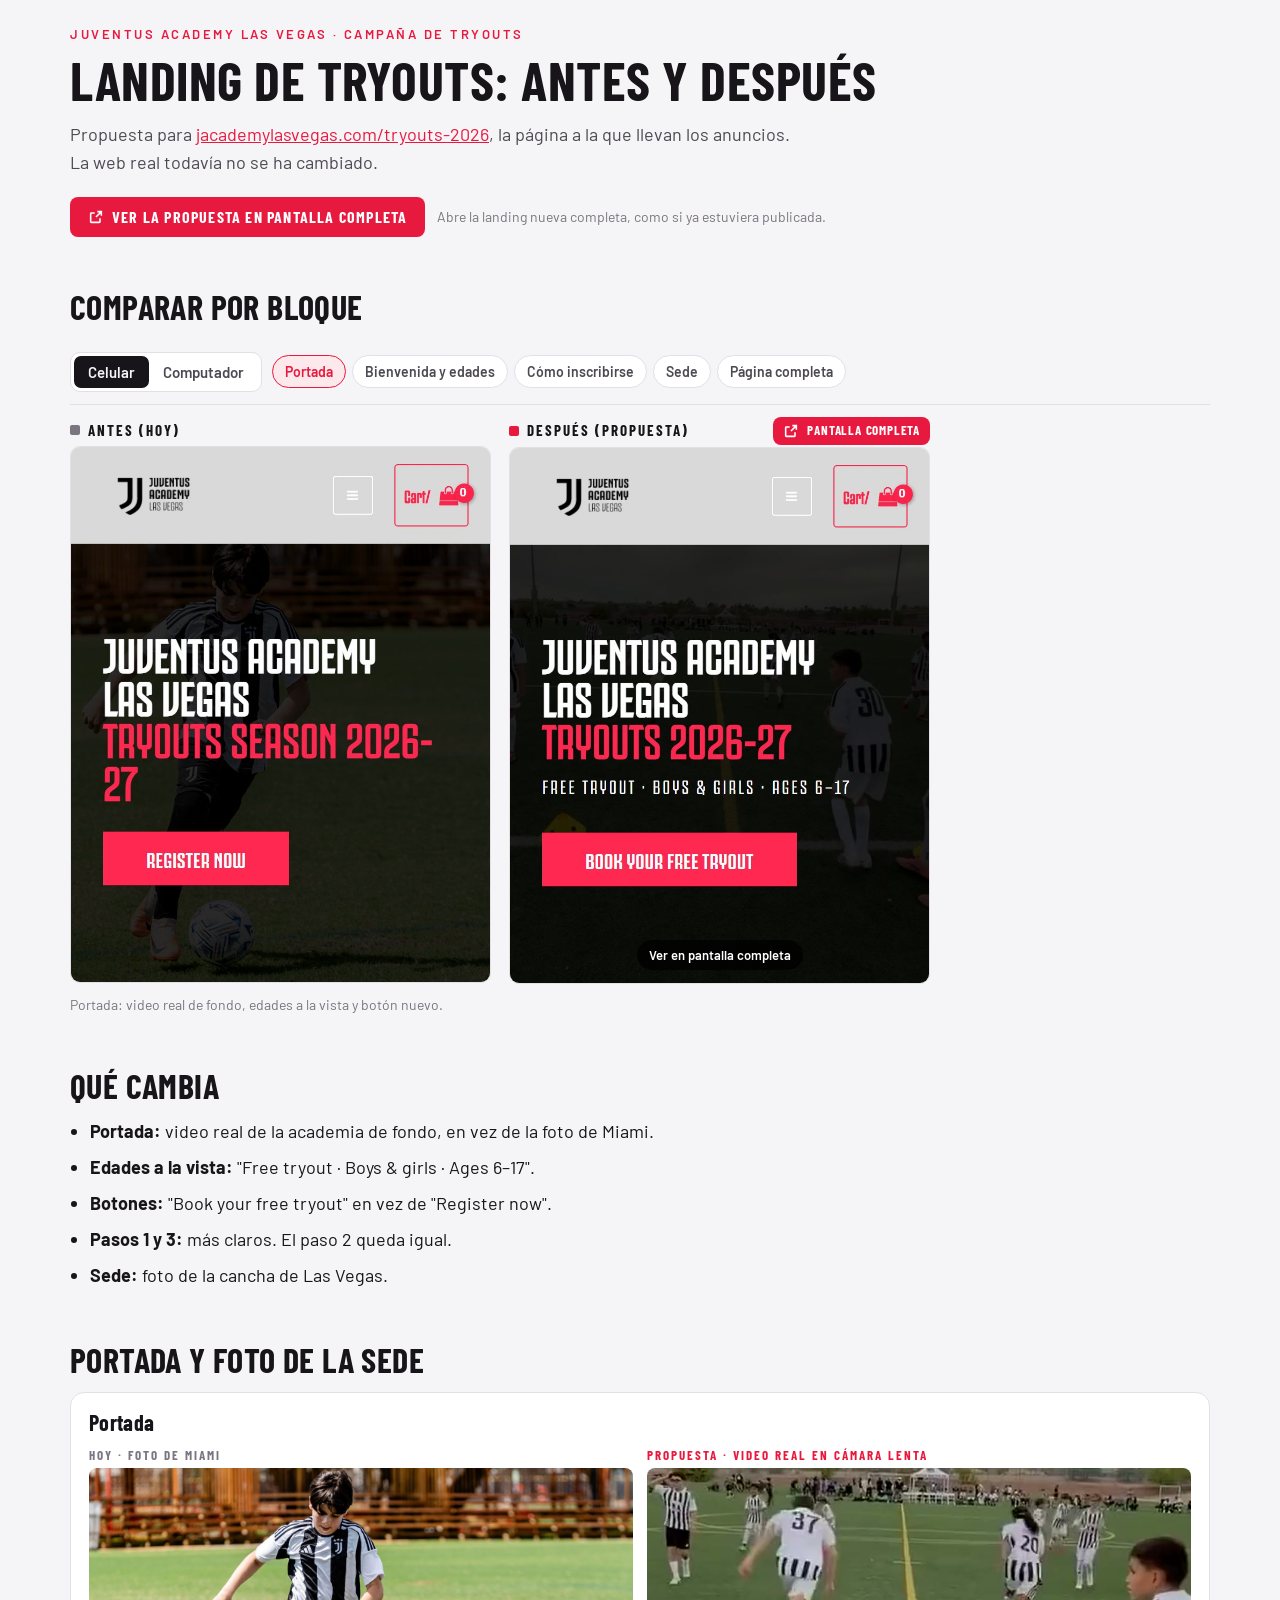
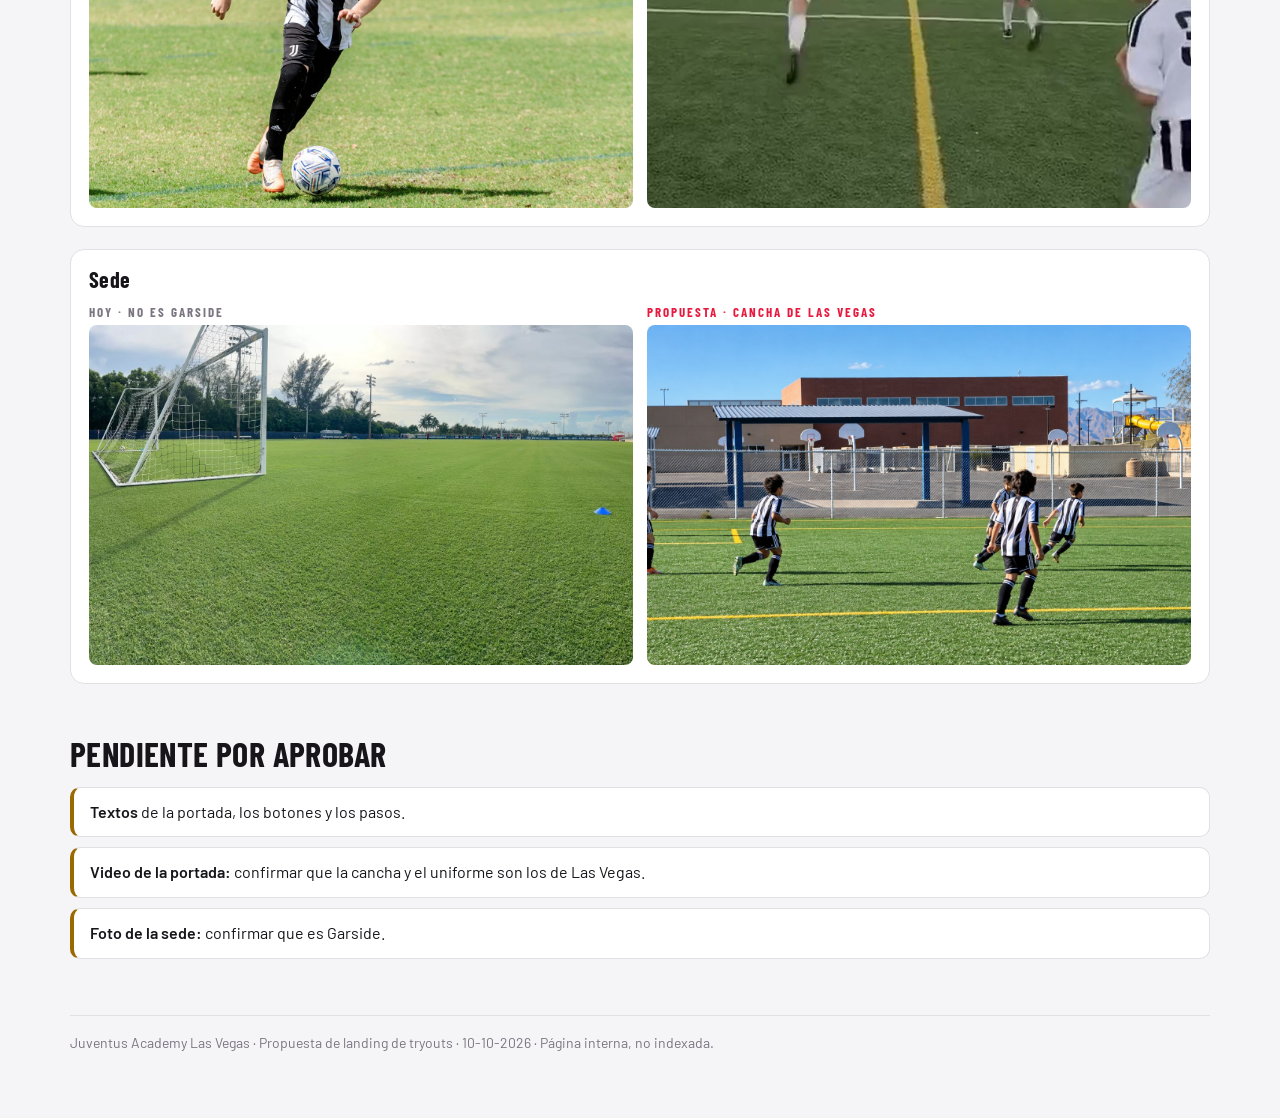
==== commit b9b50e3d: "Informe más visual: sin tabla de textos, descripciones cortas Co-Authored-By: Claude Opus 5.5 (1M co" ====
--- a/index.html
+++ b/index.html
@@ -91,6 +91,7 @@
 .cmp figure.d a.abrir:hover img{outline:3px solid var(--accent);outline-offset:-3px}
 .demo-cta{margin-top:20px;display:flex;flex-wrap:wrap;gap:12px;align-items:center}
 .demo-cta small{color:var(--muted);font-size:14px;max-width:60ch}
+.corto{margin:0;padding-left:20px;font-size:18px;display:grid;gap:8px;max-width:70ch}
 footer{margin-top:56px;color:var(--muted);font-size:14px;border-top:1px solid var(--line);padding-top:16px}
 </style>
 </head>
@@ -100,15 +101,11 @@
 <header>
   <div class="eyebrow">Juventus Academy Las Vegas · Campaña de tryouts</div>
   <h1>Landing de tryouts: antes y después</h1>
-  <p class="lead">Propuesta de mejoras para <a href="https://jacademylasvegas.com/tryouts-2026/" target="_blank" rel="noopener">jacademylasvegas.com/tryouts-2026</a>, la página a la que llevan los anuncios del competitivo (6 a 17 años). Las capturas son de la página real, con los cambios simulados en el navegador.</p>
-  <div class="aviso">
-    <span class="chip">Simulación · la web no se ha modificado</span>
-    <span class="chip ok">Ya hecho el 10-10: los 4 botones van al tryout 2026-27 y se quitó la sede Walter</span>
-    <span class="chip warn">Pendiente por aprobar: textos, video de portada y fotos</span>
-  </div>
+  <p class="lead">Propuesta para <a href="https://jacademylasvegas.com/tryouts-2026/" target="_blank" rel="noopener">jacademylasvegas.com/tryouts-2026</a>, la página a la que llevan los anuncios. La web real todavía no se ha cambiado.</p>
+  
   <div class="demo-cta">
     <a class="demo-btn" href="demo/" target="_blank" rel="noopener"><svg viewBox="0 0 24 24" fill="none" stroke="currentColor" stroke-width="2.4" aria-hidden="true"><path d="M14 4h6v6M20 4l-8 8M18 14v5a1 1 0 0 1-1 1H5a1 1 0 0 1-1-1V7a1 1 0 0 1 1-1h5"/></svg>Ver la propuesta en pantalla completa</a>
-    <small>Abre una copia navegable de la landing con todos los cambios, como si ya estuviera publicada. Se puede ver en el computador y en el celular. Es solo una demo: no dispara el píxel y el sitio real no cambia.</small>
+    <small>Abre la landing nueva completa, como si ya estuviera publicada.</small>
   </div>
 </header>
 
@@ -131,65 +128,36 @@
     <figure><figcaption>Antes (hoy)</figcaption><img id="imgA" src="img/movil_antes_hero.jpg" alt="Versión actual de la landing"></figure>
     <figure class="d"><figcaption>Después (propuesta) <a class="demo-btn chico" href="demo/" target="_blank" rel="noopener"><svg viewBox="0 0 24 24" fill="none" stroke="currentColor" stroke-width="2.4" aria-hidden="true"><path d="M14 4h6v6M20 4l-8 8M18 14v5a1 1 0 0 1-1 1H5a1 1 0 0 1-1-1V7a1 1 0 0 1 1-1h5"/></svg>Pantalla completa</a></figcaption><a class="abrir" href="demo/" target="_blank" rel="noopener" title="Ver la propuesta en pantalla completa"><img id="imgD" src="img/movil_despues_hero.jpg" alt="Versión propuesta de la landing"></a></figure>
   </div>
-  <p class="nota-sec" id="nota">Portada: título en una sola línea, edades y "gratis" a la vista antes del botón, y de fondo un video real de la academia en cámara lenta (aquí se ve un cuadro; en la demo se ve en movimiento).</p>
+  <p class="nota-sec" id="nota">Portada: video real de fondo, edades a la vista y botón nuevo.</p>
 </section>
 
 <section id="textos">
-  <h2>Cambios de texto</h2>
-  <p>Los anuncios dicen "Book your tryout · Ages 6–17"; se propone que la landing repita lo mismo para que el padre confirme en un segundo que llegó al lugar correcto y que su hijo entra en el rango.</p>
-  <div class="tabla">
-  <table>
-    <thead><tr><th style="width:15%">Dónde</th><th style="width:27%">Antes</th><th style="width:30%">Después</th><th>Por qué</th></tr></thead>
-    <tbody>
-      <tr><td>Título de portada</td><td class="antes">Tryouts Season 2026-27</td><td class="despues">Tryouts 2026-27</td><td>En celular el "27" queda solo en una línea.</td></tr>
-      <tr><td>Subtítulo nuevo</td><td class="antes">(no existe)</td><td class="despues">FREE TRYOUT · BOYS &amp; GIRLS · AGES 6–17</td><td>Edad y gratuidad antes del botón: filtra familias fuera del rango y quita la duda del costo.<br><span class="chip ok" style="margin-top:6px;padding:2px 8px;font-size:12px">Confirmado: el tryout es gratis</span></td></tr>
-      <tr><td>Los 4 botones</td><td class="antes">REGISTER NOW</td><td class="despues">BOOK YOUR FREE TRYOUT</td><td>Mismo llamado que el anuncio, y deja claro que es el tryout y no la inscripción a la temporada.</td></tr>
-      <tr><td>Titular "Boys and girls"</td><td class="antes">Boys and girls are welcome!</td><td class="despues">Boys and girls ages 6–17 are welcome!</td><td>Repite el rango en el bloque donde se habla de quién puede venir.</td></tr>
-      <tr><td>Paso 1</td><td class="antes">Register for tryouts at your preferred location by creating a Play Metrics account.</td><td class="despues">Register online in about 2 minutes. You’ll create a free PlayMetrics account and add your player’s info.</td><td>Dice cuánto tarda y que la cuenta es gratis; corrige "Play Metrics". Ya no hay "location" que elegir (queda solo Garside).</td></tr>
-      <tr><td>Paso 2</td><td colspan="2" style="color:var(--ink2)">You’ll receive a confirmation email with your age group’s date and time. Stay updated by following us on Instagram for daily updates.</td><td>Se deja como está: no hay un plazo fijo para contactar a las familias, así que no se promete uno.</td></tr>
-      <tr><td>Paso 3</td><td class="antes">After the tryout, please allow a few days to a week to receive your invitation letter.</td><td class="despues">After the tryout, our coaches will tell you which team fits your player, usually within a week.</td><td>Mismo plazo, en tono más cercano: habla del equipo del jugador, no de una "carta".</td></tr>
-    </tbody>
-  </table>
-  </div>
-  <p class="nota-sec">No cambian: enlaces de los botones (programa 2026-27), píxel de Meta, evento Lead, diseño, colores ni el resto de los textos.</p>
+  <h2>Qué cambia</h2>
+  <ul class="corto">
+    <li><b>Portada:</b> video real de la academia de fondo, en vez de la foto de Miami.</li>
+    <li><b>Edades a la vista:</b> "Free tryout · Boys &amp; girls · Ages 6–17".</li>
+    <li><b>Botones:</b> "Book your free tryout" en vez de "Register now".</li>
+    <li><b>Pasos 1 y 3:</b> más claros. El paso 2 queda igual.</li>
+    <li><b>Sede:</b> foto de la cancha de Las Vegas.</li>
+  </ul>
 </section>
 
 <section id="fotos">
-  <h2>Fotos que se proponen cambiar</h2>
+  <h2>Portada y foto de la sede</h2>
   <div class="fotos">
     <article class="foto">
-      <h3>1 · Fondo de la portada: video real en cámara lenta</h3>
+      <h3>Portada</h3>
       <div class="par">
-        <div><div class="lbl">Hoy</div><img src="img/actual_hero_miami.jpg" alt="Fondo actual: jugador en una cancha de Miami"></div>
-        <div><div class="lbl d">Propuesta</div><video class="vprop" src="img/heroC_pc.mp4" poster="img/heroC_pc_poster.jpg" muted autoplay loop playsinline aria-label="Video real: el equipo con el uniforme de Juventus entrenando, y la bandera de Juventus en la cancha"></video></div>
+        <div><div class="lbl">Hoy · foto de Miami</div><img src="img/actual_hero_miami.jpg" alt="Fondo actual: jugador en una cancha de Miami"></div>
+        <div><div class="lbl d">Propuesta · video real en cámara lenta</div><video class="vprop" src="img/heroC_pc.mp4" poster="img/heroC_pc_poster.jpg" muted autoplay loop playsinline aria-label="Video real: el equipo con el uniforme de Juventus entrenando y la bandera de Juventus"></video></div>
       </div>
-      <ul>
-        <li>La foto actual es del archivo de Miami (el nombre del archivo lo dice: <i>bg-tryouts-miami</i>) y es lo primero que ve el padre que llega del anuncio.</li>
-        <li>La propuesta es un video real del reel de pretemporada de @jacademylasvegas (16-09-2026): el equipo con el uniforme de Juventus entrenando y la bandera de Juventus en la cancha. Va en cámara lenta, sin sonido y en bucle de 7 segundos, detrás del título.</li>
-        <li>No hace la página más lenta: primero carga una imagen fija y el video entra después (1,6 MB en computador y 0,9 MB en celular). Si no carga, queda la imagen.</li>
-        <li>Pendiente por confirmar con el equipo de Las Vegas: que la cancha sea de Las Vegas y que ese uniforme blanco siga vigente.</li>
-        <li>El video original es vertical, de celular: en celular se ve bien y en computador queda recortado y algo suave. Más adelante se puede reemplazar por una toma horizontal del videógrafo nuevo.</li>
-        <li>Se probaron otras dos opciones (los niños del anuncio animados con IA y la foto actual animada) y se eligió el video real.</li>
-      </ul>
     </article>
     <article class="foto">
-      <h3>2 · Foto de la sede</h3>
+      <h3>Sede</h3>
       <div class="par">
-        <div><div class="lbl">Hoy</div><img src="img/actual_sede.jpg" alt="Foto actual de la sede: cancha con palmeras"></div>
-        <div><div class="lbl d">Propuesta</div><img src="img/garside_campo_lv.jpg" alt="Cancha real de Las Vegas durante un tryout"></div>
+        <div><div class="lbl">Hoy · no es Garside</div><img src="img/actual_sede.jpg" alt="Foto actual de la sede: cancha con palmeras"></div>
+        <div><div class="lbl d">Propuesta · cancha de Las Vegas</div><img src="img/garside_campo_lv.jpg" alt="Cancha de Las Vegas con jugadores con el uniforme de Juventus"></div>
       </div>
-      <ul>
-        <li>La foto actual no parece Garside Junior (palmeras y paisaje tipo Miami). Un padre de Las Vegas que conoce la escuela lo nota.</li>
-        <li>La propuesta parte de un cuadro real del video de cierre de los tryouts de Las Vegas (cancha con la escuela al fondo). Como el video es de baja resolución, se rehízo con ChatGPT: misma escena y encuadre, nítida y con los jugadores con el uniforme oficial en vez de petos.</li>
-        <li>La escena coincide con la vista satelital de Garside Junior (300 S Torrey Pines Dr): canchas de básquet frente al edificio, la piscina pública con el tobogán amarillo al lado y la cancha al sur, que en la imagen satelital estaba en obra. Se recomienda que alguien del equipo de Las Vegas lo confirme con una mirada.</li>
-      </ul>
-    </article>
-    <article class="foto">
-      <h3>Se mantienen</h3>
-      <ul>
-        <li>Foto de estudio de las cuatro jugadoras y la de niño y niña: son profesionales, con el uniforme oficial, y refuerzan "boys and girls".</li>
-        <li>Fondo de pasto de la sección de bienvenida: es neutro y no se reconoce como otra ciudad.</li>
-      </ul>
     </article>
   </div>
 </section>
@@ -197,10 +165,10 @@
 <section id="pendiente">
   <h2>Pendiente por aprobar</h2>
   <div class="pend">
-    <div><b>Textos.</b> Aprobar la tabla de arriba tal cual o con ajustes.</div>
-    <div><b>Portada y fotos.</b> Aprobar el video real de fondo (confirmar cancha y uniforme) y la foto de la sede.</div>
-  </div>
-  <p class="nota-sec">Con la aprobación, los cambios se aplican en Elementor en unos 15 minutos. Ya hay un respaldo completo de la página (10-10) para volver atrás si hace falta.</p>
+    <div><b>Textos</b> de la portada, los botones y los pasos.</div>
+    <div><b>Video de la portada:</b> confirmar que la cancha y el uniforme son los de Las Vegas.</div>
+    <div><b>Foto de la sede:</b> confirmar que es Garside.</div>
+  </div>
 </section>
 
 <footer>Juventus Academy Las Vegas · Propuesta de landing de tryouts · 10-10-2026 · Página interna, no indexada.</footer>
@@ -210,11 +178,11 @@
 (function () {
   var tam = 'movil', blq = 'hero';
   var notas = {
-    hero: 'Portada: título en una sola línea, edades y "gratis" a la vista antes del botón, y de fondo un video real de la academia en cámara lenta (aquí se ve un cuadro; en la demo se ve en movimiento).',
-    bienvenida: 'Bienvenida: mismos textos y fotos; cambian los botones y el titular "Boys and girls" ahora dice el rango de edades.',
-    pasos: 'Cómo inscribirse: el paso 1 dice cuánto tarda y el paso 3 cuándo se sabe el resultado; el paso 2 se deja igual.',
-    sede: 'Sede: foto real de una cancha de Las Vegas en vez de la foto con palmeras.',
-    completa: 'Página completa: desliza dentro del recuadro para ver toda la landing.'
+    hero: 'Portada: video real de fondo, edades a la vista y botón nuevo.',
+    bienvenida: 'Bienvenida: botones nuevos y el rango de edades en el titular.',
+    pasos: 'Cómo inscribirse: pasos 1 y 3 más claros; el paso 2 queda igual.',
+    sede: 'Sede: foto de la cancha de Las Vegas.',
+    completa: 'Página completa: desliza dentro del recuadro.'
   };
   var cmp = document.getElementById('cmp'), A = document.getElementById('imgA'), D = document.getElementById('imgD'), nota = document.getElementById('nota');
   function pintar() {
